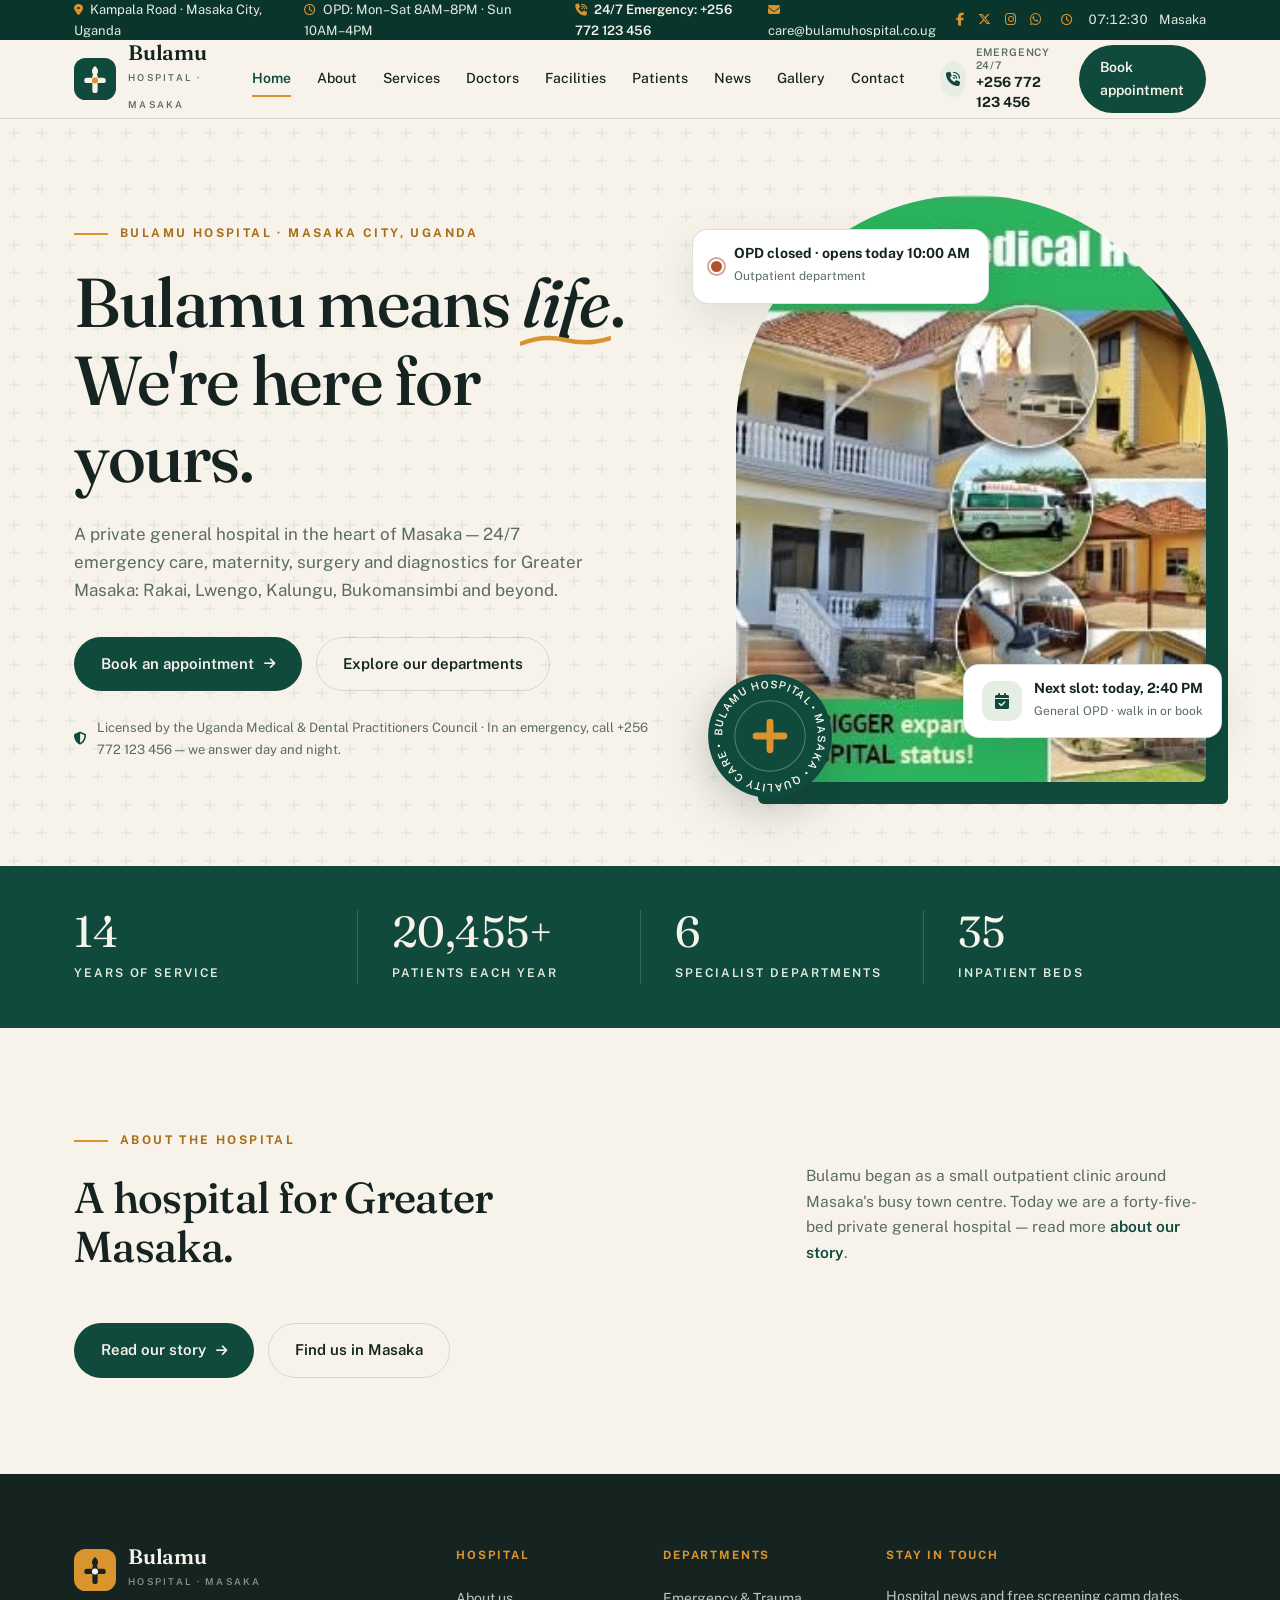
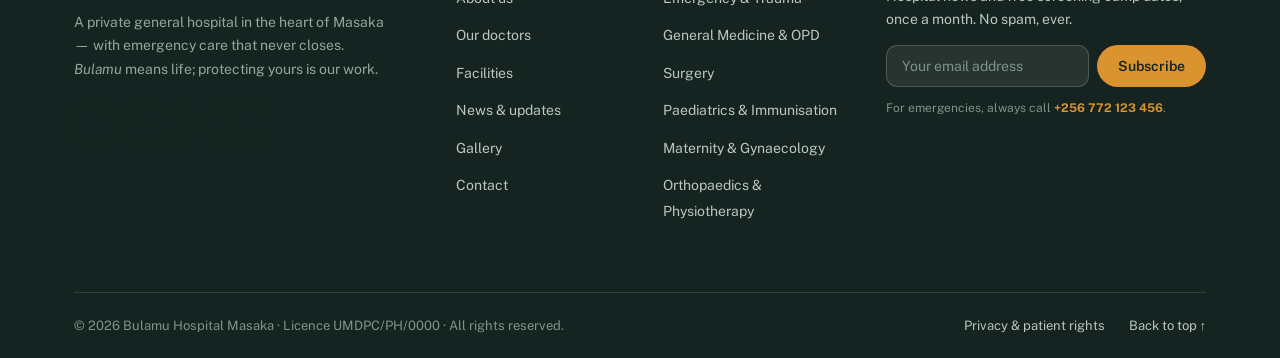
==== index.html @ 2680c512 "first commi" ====
<!DOCTYPE html>
<html lang="en">
<head>
<meta charset="UTF-8">
<meta name="viewport" content="width=device-width, initial-scale=1.0">
<title>Bulamu Hospital Masaka — 24/7 Private Hospital in Masaka, Uganda</title>
<meta name="description" content="Bulamu Hospital is a private general hospital in Masaka City, Uganda. 24/7 emergency & ambulance, maternity, surgery, laboratory & imaging for Greater Masaka.">
<meta property="og:title" content="Bulamu Hospital Masaka">
<meta property="og:description" content="Bulamu means life. 24/7 emergency, maternity, surgery and diagnostics in the heart of Masaka.">
<meta property="og:type" content="website">
<meta name="theme-color" content="#0F4A3C">
<link rel="preconnect" href="https://fonts.googleapis.com">
<link rel="preconnect" href="https://fonts.gstatic.com" crossorigin>
<link href="https://fonts.googleapis.com/css2?family=Fraunces:ital,opsz,wght@0,9..144,400;0,9..144,500;0,9..144,600;1,9..144,400;1,9..144,500&family=Public+Sans:wght@400;500;600;700&display=swap" rel="stylesheet">
<link rel="stylesheet" href="https://cdnjs.cloudflare.com/ajax/libs/font-awesome/6.5.2/css/all.min.css">
<link rel="stylesheet" href="css/style.css">
<script type="application/ld+json">
{"@context":"https://schema.org","@type":"Hospital","name":"Bulamu Hospital Masaka",
"address":{"@type":"PostalAddress","streetAddress":"Kampala Road, Masaka City","addressLocality":"Masaka","addressRegion":"Central Region","addressCountry":"UG"},
"geo":{"@type":"GeoCoordinates","latitude":-0.3339,"longitude":31.7343},
"telephone":"+256772123456","email":"care@bulamuhospital.co.ug",
"sameAs":["https://www.facebook.com/bulamuhospital/"],
"openingHours":["Mo-Sa 08:00-20:00","Su 10:00-16:00"],
"medicalSpecialty":["Emergency","InternalMedicine","Surgery","Paediatric","Gynaecologic","Musculoskeletal","Dentistry","DiagnosticImaging"]}
</script>
</head>
<body id="top">

<!-- Top bar -->
<div class="topbar">
  <div class="container topbar-in">
    <div class="tb-group">
      <span><i class="fa-solid fa-location-dot"></i>Kampala Road · Masaka City, Uganda</span>
      <span><i class="fa-regular fa-clock"></i>OPD: Mon–Sat 8AM–8PM · Sun 10AM–4PM</span>
    </div>
    <div class="tb-group">
      <a class="tb-em" href="tel:+256772123456"><i class="fa-solid fa-phone-volume"></i>24/7 Emergency: +256 772 123 456</a>
      <a href="mailto:care@bulamuhospital.co.ug"><i class="fa-solid fa-envelope"></i>care@bulamuhospital.co.ug</a>
      <div class="tb-social">
        <a href="https://www.facebook.com/bulamuhospital/" target="_blank" rel="noopener" aria-label="Facebook"><i class="fa-brands fa-facebook-f"></i></a>
        <a href="https://www.x.com" target="_blank" rel="noopener" aria-label="X"><i class="fa-brands fa-x-twitter"></i></a>
        <a href="https://www.instagram.com" target="_blank" rel="noopener" aria-label="Instagram"><i class="fa-brands fa-instagram"></i></a>
        <a href="https://wa.me/256772123456" target="_blank" rel="noopener" aria-label="WhatsApp"><i class="fa-brands fa-whatsapp"></i></a>
      </div>
      <span class="tb-clock"><i class="fa-regular fa-clock"></i><span id="kampalaClock">--:--:--</span>&nbsp;Masaka</span>
    </div>
  </div>
</div>

<!-- Header -->
<header class="site" id="siteHeader">
  <div class="container header-in">
    <a class="brand" href="index.html" aria-label="Bulamu Hospital Masaka — home">
      <svg class="brand-mark" viewBox="0 0 44 44" aria-hidden="true">
        <rect width="44" height="44" rx="12" fill="#0F4A3C"/>
        <path d="M22 8.5 C17.8 11.4 17.8 16.8 22 19.4 C26.2 16.8 26.2 11.4 22 8.5 Z" fill="#F7F3EB"/>
        <path d="M22 19.4 V34 M13.5 23.5 H30.5" stroke="#F7F3EB" stroke-width="5.5" stroke-linecap="round" fill="none"/>
        <circle cx="22" cy="23.5" r="3.2" fill="#D9932F"/>
      </svg>
      <span class="brand-txt"><strong>Bulamu</strong><small>HOSPITAL · MASAKA</small></span>
    </a>
    <nav class="main-nav" aria-label="Primary">
      <a class="nav-link" href="index.html">Home</a>
      <a class="nav-link" href="about.html">About</a>
      <a class="nav-link" href="services.html">Services</a>
      <a class="nav-link" href="doctors.html">Doctors</a>
      <a class="nav-link" href="facilities.html">Facilities</a>
      <a class="nav-link" href="patients.html">Patients</a>
      <a class="nav-link" href="news.html">News</a>
      <a class="nav-link" href="gallery.html">Gallery</a>
      <a class="nav-link" href="contact.html">Contact</a>
    </nav>
    <div class="header-actions">
      <a class="header-phone" href="tel:+256772123456">
        <i class="fa-solid fa-phone-volume"></i>
        <span><small>Emergency 24/7</small><strong>+256 772 123 456</strong></span>
      </a>
      <a class="btn btn-primary btn-sm" href="appointment.html">Book appointment</a>
      <button class="hamburger" id="navToggle" aria-label="Open menu" aria-expanded="false"><span></span><span></span><span></span></button>
    </div>
  </div>
</header>

<!-- Mobile drawer -->
<nav class="drawer" id="drawer" aria-label="Mobile">
  <a class="d-link" href="index.html">Home</a>
  <a class="d-link" href="about.html">About Us</a>
  <a class="d-link" href="services.html">Services &amp; Departments</a>
  <a class="d-link" href="doctors.html">Our Doctors</a>
  <a class="d-link" href="facilities.html">Facilities</a>
  <a class="d-link" href="patients.html">Patient Information</a>
  <a class="d-link" href="news.html">News &amp; Updates</a>
  <a class="d-link" href="gallery.html">Gallery</a>
  <a class="d-link" href="contact.html">Contact</a>
  <a class="btn btn-primary d-cta" href="appointment.html">Book an appointment</a>
  <div class="d-contact">
    <span><i class="fa-solid fa-phone-volume"></i>+256 772 123 456 (24/7) </span>
    <span><i class="fa-solid fa-location-dot"></i>Kampala Road, Masaka City</span>
    <span><i class="fa-brands fa-facebook"></i>facebook.com/bulamuhospital</span>
  </div>
</nav>
<div class="overlay" id="overlay"></div>

<main>
<!-- Hero -->
<section id="home" class="hero">
  <div class="container hero-grid">
    <div class="reveal">
      <p class="eyebrow">Bulamu Hospital · Masaka City, Uganda</p>
      <h1>Bulamu means <em>life</em>.<br>We're here for yours.</h1>
      <p class="hero-lead">A private general hospital in the heart of Masaka — 24/7 emergency care, maternity, surgery and diagnostics for Greater Masaka: Rakai, Lwengo, Kalungu, Bukomansimbi and beyond.</p>
      <div class="hero-btns">
        <a class="btn btn-primary" href="appointment.html">Book an appointment <i class="fa-solid fa-arrow-right"></i></a>
        <a class="btn btn-ghost" href="services.html">Explore our departments</a>
      </div>
      <p class="hero-trust"><i class="fa-solid fa-shield-halved"></i>Licensed by the Uganda Medical &amp; Dental Practitioners Council · In an emergency, call +256 772 123 456 — we answer day and night.</p>
    </div>
    <div class="hero-visual reveal" data-d=".15">
      <div class="arch">
        <img src="img/cover image/home.jpg" alt="Bulamu Hospital Masaka — main building and gardens">
        <div class="stamp" aria-hidden="true">
          <svg viewBox="0 0 120 120">
            <circle cx="60" cy="60" r="58" fill="#0F4A3C"/>
            <circle cx="60" cy="60" r="33" fill="none" stroke="rgba(247,243,235,.3)" stroke-width="1"/>
            <g class="stamp-spin">
              <defs><path id="cp" d="M60,60 m-45,0 a45,45 0 1,1 90,0 a45,45 0 1,1 -90,0"/></defs>
              <text fill="#F7F3EB" font-size="10" font-weight="600" letter-spacing="2" font-family="Public Sans, sans-serif">
                <textPath href="#cp" textLength="281">BULAMU HOSPITAL • MASAKA • QUALITY CARE •&#160;</textPath>
              </text>
            </g>
            <path d="M60 47v26M47 60h26" stroke="#D9932F" stroke-width="6.5" stroke-linecap="round"/>
          </svg>
        </div>
        <div class="float-card opd"><span class="dot" id="opdDot"></span><div><strong id="opdText">Checking OPD hours…</strong><small>Outpatient department</small></div></div>
        <div class="float-card next"><div class="fc-icon"><i class="fa-solid fa-calendar-check"></i></div><div><strong>Next slot: today, 2:40 PM</strong><small>General OPD · walk in or book</small></div></div>
      </div>
    </div>
  </div>
</section>

<!-- Stats -->
<div class="stats-band">
  <div class="container stats-grid reveal">
    <div class="stat"><span class="stat-num"><span class="count" data-to="18">0</span></span><span class="stat-label">Years of service</span></div>
    <div class="stat"><span class="stat-num"><span class="count" data-to="26000" data-suffix="+">0</span></span><span class="stat-label">Patients each year</span></div>
    <div class="stat"><span class="stat-num"><span class="count" data-to="8">0</span></span><span class="stat-label">Specialist departments</span></div>
    <div class="stat"><span class="stat-num"><span class="count" data-to="45">0</span></span><span class="stat-label">Inpatient beds</span></div>
  </div>
</div>

<!-- About teaser -->
<section>
  <div class="container">
    <div class="sec-head reveal">
      <div>
        <p class="eyebrow">About the hospital</p>
        <h2>A hospital for Greater Masaka.</h2>
      </div>
      <p class="sec-lead">Bulamu began as a small outpatient clinic around Masaka's busy town centre. Today we are a forty-five-bed private general hospital — read more <a href="about.html" style="color:var(--pine);font-weight:600">about our story</a>.</p>
    </div>
    <div class="hero-btns reveal">
      <a class="btn btn-primary" href="about.html">Read our story <i class="fa-solid fa-arrow-right"></i></a>
      <a class="btn btn-ghost" href="contact.html">Find us in Masaka</a>
    </div>
  </div>
</section>
</main>

<!-- Footer -->
<footer class="site">
  <div class="container">
    <div class="foot-grid">
      <div class="foot-brand">
        <a class="brand" href="index.html">
          <svg class="brand-mark" viewBox="0 0 44 44" aria-hidden="true">
            <rect width="44" height="44" rx="12" fill="#D9932F"/>
            <path d="M22 8.5 C17.8 11.4 17.8 16.8 22 19.4 C26.2 16.8 26.2 11.4 22 8.5 Z" fill="#152420"/>
            <path d="M22 19.4 V34 M13.5 23.5 H30.5" stroke="#152420" stroke-width="5.5" stroke-linecap="round" fill="none"/>
            <circle cx="22" cy="23.5" r="3.2" fill="#F7F3EB"/>
          </svg>
          <span class="brand-txt"><strong>Bulamu</strong><small style="color:#7E938B">HOSPITAL · MASAKA</small></span>
        </a>
        <p>A private general hospital in the heart of Masaka — with emergency care that never closes. <em>Bulamu</em> means life; protecting yours is our work.</p>
        <div class="socials">
          <a href="https://www.facebook.com/bulamuhospital/" target="_blank" rel="noopener" aria-label="Facebook"><i class="fa-brands fa-facebook-f"></i></a>
          <a href="https://www.x.com" target="_blank" rel="noopener" aria-label="X"><i class="fa-brands fa-x-twitter"></i></a>
          <a href="https://www.instagram.com" target="_blank" rel="noopener" aria-label="Instagram"><i class="fa-brands fa-instagram"></i></a>
          <a href="https://www.youtube.com" target="_blank" rel="noopener" aria-label="YouTube"><i class="fa-brands fa-youtube"></i></a>
        </div>
      </div>
      <div>
        <h4>Hospital</h4>
        <ul class="foot-links">
          <li><a href="about.html">About us</a></li>
          <li><a href="doctors.html">Our doctors</a></li>
          <li><a href="facilities.html">Facilities</a></li>
          <li><a href="news.html">News &amp; updates</a></li>
          <li><a href="gallery.html">Gallery</a></li>
          <li><a href="contact.html">Contact</a></li>
        </ul>
      </div>
      <div>
        <h4>Departments</h4>
        <ul class="foot-links" id="footDepts"></ul>
      </div>
      <div>
        <h4>Stay in touch</h4>
        <p style="font-size:14px;color:#B9C7C0">Hospital news and free screening camp dates, once a month. No spam, ever.</p>
        <form class="news-form" id="newsForm">
          <input type="email" id="newsEmail" placeholder="Your email address" aria-label="Email address">
          <button class="btn btn-amber btn-sm" type="submit">Subscribe</button>
        </form>
        <p class="foot-note">For emergencies, always call <a href="tel:+256772123456" style="color:var(--amber);font-weight:700">+256 772 123 456</a>.</p>
      </div>
    </div>
    <div class="foot-bottom">
      <span>© <span id="year"></span> Bulamu Hospital Masaka · Licence UMDPC/PH/0000 · All rights reserved.</span>
      <div class="fb-links">
        <button data-modal="privacyModal">Privacy &amp; patient rights</button>
        <a href="#top">Back to top ↑</a>
      </div>
    </div>
  </div>
</footer>

<button id="toTop" aria-label="Back to top"><i class="fa-solid fa-arrow-up"></i></button>
<div id="toastWrap" aria-live="polite"></div>

<!-- Privacy modal -->
<div class="modal" id="privacyModal" aria-hidden="true" role="dialog" aria-label="Privacy and patient rights">
  <div class="modal-backdrop" data-close></div>
  <div class="modal-card privacy">
    <button class="modal-close" data-close aria-label="Close"><i class="fa-solid fa-xmark"></i></button>
    <span class="n-tag" style="position:static;display:inline-block;margin-bottom:12px">Privacy &amp; patient rights</span>
    <h3 class="am-title" style="margin-top:0">Your information is safe with us.</h3>
    <h4>What we collect</h4>
    <p>Appointment requests sent through this website are used only to arrange your visit and to contact you about it. We never sell, rent or share patient information with third parties for marketing.</p>
    <h4>Medical confidentiality</h4>
    <p>All clinical records at Bulamu Hospital are confidential. Information is released only to the patient, a nominated next of kin, or where the law requires it.</p>
    <h4>Your rights as a patient</h4>
    <p>You have the right to clear explanations in a language you understand, a second opinion, an itemised bill, and to raise a compliment or complaint at the front desk or through care@bulamuhospital.co.ug.</p>
  </div>
</div>

<script src="js/data.js"></script>
<script src="js/app.js"></script>
</body>
</html>
---- css/style.css ----
/* Bulamu Hospital Masaka - main stylesheet
   Split from original monolithic index.html into modular files. */

:root{
  --pine:#0F4A3C; --pine-deep:#0A352C; --ink:#152420;
  --cream:#F7F3EB; --paper:#FFFFFF; --sage:#E6EDE2; --sage-deep:#D3DFCC;
  --amber:#D9932F; --amber-deep:#A8701C; --amber-soft:#F3E4C8;
  --clay:#B5502F; --clay-soft:#F2E1D8;
  --muted:#5A6B63; --line:rgba(21,36,32,.14);
  --r:18px;
  --fd:'Fraunces',Georgia,serif; --fb:'Public Sans',sans-serif;
  --sh:0 14px 40px rgba(21,36,32,.10);
}
*{margin:0;padding:0;box-sizing:border-box}
html{scroll-behavior:smooth;scroll-padding-top:96px}
body{font-family:var(--fb);color:var(--ink);background:var(--cream);line-height:1.65;font-size:16px;-webkit-font-smoothing:antialiased}
img{display:block;max-width:100%}
a{color:inherit;text-decoration:none}
ul,ol{list-style:none}
button{font-family:inherit;border:none;background:none;cursor:pointer;color:inherit}
::selection{background:var(--amber);color:var(--ink)}
:focus-visible{outline:2px solid var(--amber);outline-offset:3px;border-radius:4px}
.container{max-width:1180px;margin:0 auto;padding:0 24px}
section{padding:96px 0}
h1,h2,h3{font-family:var(--fd);font-weight:500;line-height:1.12;letter-spacing:-.015em}
h2{font-size:clamp(1.9rem,3.4vw,2.7rem)}
p{color:var(--muted)}

/* Buttons */
.btn{display:inline-flex;align-items:center;gap:10px;font-weight:600;font-size:15px;border-radius:999px;padding:14px 26px;transition:.25s;border:1.5px solid transparent;cursor:pointer}
.btn i{font-size:13px;transition:transform .25s}
.btn:hover i{transform:translateX(3px)}
.btn-primary{background:var(--pine);color:var(--cream)}
.btn-primary:hover{background:var(--pine-deep);transform:translateY(-2px)}
.btn-ghost{border-color:var(--line);color:var(--ink)}
.btn-ghost:hover{border-color:var(--pine);color:var(--pine)}
.btn-amber{background:var(--amber);color:var(--ink)}
.btn-amber:hover{background:var(--amber-deep);color:var(--cream);transform:translateY(-2px)}
.btn-sm{padding:10px 20px;font-size:14px}

/* Top bar */
.topbar{background:var(--pine-deep);color:var(--sage);font-size:13px}
.topbar-in{display:flex;justify-content:space-between;align-items:center;gap:24px;height:40px}
.topbar a{transition:color .2s}
.topbar a:hover{color:var(--amber)}
.tb-group{display:flex;align-items:center;gap:20px}
.tb-group span i,.tb-group a i{color:var(--amber);margin-right:7px;font-size:12px}
.tb-em{font-weight:600;color:var(--cream)}
.tb-clock{display:flex;align-items:center;gap:8px;font-variant-numeric:tabular-nums}
.tb-social{display:flex;gap:14px}
.tb-social a i{margin:0;font-size:13px}

/* Header */
header.site{position:sticky;top:0;z-index:200;background:rgba(247,243,235,.94);backdrop-filter:blur(10px);border-bottom:1px solid var(--line);transition:box-shadow .3s}
header.site.scrolled{box-shadow:0 8px 30px rgba(21,36,32,.08)}
.header-in{display:flex;align-items:center;justify-content:space-between;gap:24px;height:78px}
.brand{display:flex;align-items:center;gap:12px}
.brand-mark{width:42px;height:42px;flex:none}
.brand-txt strong{font-family:var(--fd);font-size:21px;font-weight:600;display:block;line-height:1;letter-spacing:-.01em}
.brand-txt small{font-size:9.5px;letter-spacing:.24em;color:var(--muted);font-weight:600}
.main-nav{display:flex;gap:4px}
.nav-link{position:relative;font-size:14px;font-weight:500;padding:10px 11px;color:var(--ink);transition:color .2s}
.nav-link::after{content:"";position:absolute;left:11px;right:11px;bottom:4px;height:2px;background:var(--amber);transform:scaleX(0);transform-origin:left;transition:transform .25s}
.nav-link:hover{color:var(--pine)}
.nav-link.active{color:var(--pine);font-weight:600}
.nav-link.active::after{transform:scaleX(1)}
.header-actions{display:flex;align-items:center;gap:18px}
.header-phone{display:flex;align-items:center;gap:10px;line-height:1.25}
.header-phone i{width:36px;height:36px;border-radius:50%;background:var(--sage);color:var(--pine);display:grid;place-items:center;font-size:14px}
.header-phone small{display:block;font-size:10.5px;letter-spacing:.08em;text-transform:uppercase;color:var(--muted);font-weight:600}
.header-phone strong{font-size:14px}
.hamburger{display:none;flex-direction:column;gap:5px;width:44px;height:44px;align-items:center;justify-content:center;border:1px solid var(--line);border-radius:12px}
.hamburger span{width:20px;height:2px;background:var(--ink);border-radius:2px;transition:.3s}
body.nav-open .hamburger span:nth-child(1){transform:translateY(7px) rotate(45deg)}
body.nav-open .hamburger span:nth-child(2){opacity:0}
body.nav-open .hamburger span:nth-child(3){transform:translateY(-7px) rotate(-45deg)}

/* Drawer */
.drawer{position:fixed;top:0;right:0;bottom:0;width:min(340px,88vw);background:var(--paper);z-index:300;transform:translateX(105%);transition:transform .38s cubic-bezier(.7,0,.3,1);padding:32px 28px;display:flex;flex-direction:column;gap:8px;overflow-y:auto}
body.nav-open .drawer{transform:none}
.drawer a.d-link{font-family:var(--fd);font-size:22px;padding:11px 0;border-bottom:1px solid var(--line);transition:color .2s,padding-left .2s}
.drawer a.d-link:hover{color:var(--pine);padding-left:6px}
.drawer .d-cta{margin-top:18px}
.drawer .d-contact{margin-top:auto;padding-top:24px;font-size:14px;color:var(--muted);display:grid;gap:8px}
.drawer .d-contact i{color:var(--amber);width:18px}
.overlay{position:fixed;inset:0;background:rgba(21,36,32,.45);z-index:250;opacity:0;pointer-events:none;transition:opacity .3s}
body.nav-open .overlay{opacity:1;pointer-events:auto}
body.nav-open,body.modal-open{overflow:hidden}

/* Page hero (inner pages) */
.page-hero{padding:76px 0 56px;background:var(--sage)}
.page-hero h1{font-size:clamp(2.2rem,4.6vw,3.4rem);max-width:780px}
.page-hero .eyebrow{margin-bottom:18px}
.page-hero p{font-size:17px;max-width:620px;margin-top:18px}
.page-hero .breadcrumbs{font-size:13px;color:var(--muted);margin-bottom:14px;letter-spacing:.04em}
.page-hero .breadcrumbs a{color:var(--pine);font-weight:600}
.page-hero .breadcrumbs i{margin:0 8px;color:var(--amber-deep)}
/* Hero */
.hero{padding:76px 0 84px;background-image:url("data:image/svg+xml,%3Csvg xmlns='http://www.w3.org/2000/svg' width='28' height='28'%3E%3Cpath d='M14 10v8M10 14h8' stroke='%230F4A3C' stroke-opacity='.06' stroke-width='2' stroke-linecap='round'/%3E%3C/svg%3E")}
.hero-grid{display:grid;grid-template-columns:1.12fr .88fr;gap:64px;align-items:center}
.eyebrow{display:inline-flex;align-items:center;gap:12px;font-size:12px;font-weight:700;letter-spacing:.2em;text-transform:uppercase;color:var(--amber-deep);margin-bottom:20px}
.eyebrow::before{content:"";width:34px;height:2px;background:var(--amber)}
.hero h1{font-size:clamp(2.7rem,5.4vw,4.5rem);letter-spacing:-.02em}
.hero h1 em{font-style:italic;position:relative;white-space:nowrap}
.hero h1 em::after{content:"";position:absolute;left:-2%;right:-2%;bottom:-.06em;height:.26em;background:url("data:image/svg+xml,%3Csvg xmlns='http://www.w3.org/2000/svg' viewBox='0 0 200 20' preserveAspectRatio='none'%3E%3Cpath d='M2 14 Q 50 4 100 10 T 198 8' fill='none' stroke='%23D9932F' stroke-width='5' stroke-linecap='round'/%3E%3C/svg%3E") no-repeat;background-size:100% 100%}
.hero-lead{max-width:520px;margin:24px 0 32px;font-size:17px}
.hero-btns{display:flex;gap:14px;flex-wrap:wrap}
.hero-trust{display:flex;align-items:center;gap:10px;margin-top:26px;font-size:13px;color:var(--muted)}
.hero-trust i{color:var(--pine)}
.hero-visual{position:relative}
.arch{position:relative}
.arch::before{content:"";position:absolute;top:22px;left:22px;right:-22px;bottom:-22px;background:var(--pine);border-radius:999px 999px 26px 26px}
.arch img{position:relative;z-index:1;width:100%;aspect-ratio:4/5;object-fit:cover;border-radius:999px 999px 26px 26px}
.stamp{position:absolute;z-index:2;left:-30px;bottom:-18px;width:128px;height:128px;filter:drop-shadow(0 10px 24px rgba(21,36,32,.25))}
.stamp svg{width:100%;height:100%}
.stamp-spin{transform-origin:60px 60px;animation:spin 26s linear infinite}
@keyframes spin{to{transform:rotate(360deg)}}
.float-card{position:absolute;z-index:2;background:var(--paper);border:1px solid var(--line);border-radius:16px;padding:14px 18px;box-shadow:var(--sh);display:flex;align-items:center;gap:12px;animation:floaty 4.5s ease-in-out infinite}
.float-card strong{display:block;font-size:14px;line-height:1.3}
.float-card small{color:var(--muted);font-size:12px}
.float-card.opd{top:34px;left:-44px}
.float-card.next{bottom:44px;right:-16px;animation-delay:1.4s}
@keyframes floaty{0%,100%{transform:translateY(0)}50%{transform:translateY(-8px)}}
.fc-icon{width:40px;height:40px;border-radius:12px;background:var(--sage);color:var(--pine);display:grid;place-items:center;font-size:16px;flex:none}
.dot{width:11px;height:11px;border-radius:50%;background:#3E9B6C;flex:none;position:relative}
.dot::after{content:"";position:absolute;inset:-4px;border-radius:50%;border:2px solid #3E9B6C;opacity:.5;animation:pulse 1.8s ease-out infinite}
.dot.closed{background:var(--clay)}
.dot.closed::after{border-color:var(--clay)}
@keyframes pulse{0%{transform:scale(.6);opacity:.7}100%{transform:scale(1.6);opacity:0}}

/* Stats band */
.stats-band{background:var(--pine);color:var(--cream);padding:44px 0}
.stats-grid{display:grid;grid-template-columns:repeat(4,1fr)}
.stat{padding:0 34px;border-left:1px solid rgba(247,243,235,.18)}
.stat:first-child{border-left:none;padding-left:0}
.stat-num{font-family:var(--fd);font-size:clamp(2rem,3.4vw,2.9rem);line-height:1;font-variant-numeric:tabular-nums}
.stat-label{display:block;margin-top:8px;font-size:12px;letter-spacing:.16em;text-transform:uppercase;color:var(--sage);font-weight:600}

/* Section heads */
.sec-head{display:flex;justify-content:space-between;align-items:flex-end;gap:48px;margin-bottom:52px}
.sec-head h2{margin-top:4px;max-width:560px}
.sec-lead{max-width:400px;font-size:15.5px;padding-bottom:6px}
.sec-sage{background:var(--sage)}
.sec-paper{background:var(--paper);border-block:1px solid var(--line)}

/* About */
.about-grid{display:grid;grid-template-columns:1.05fr .95fr;gap:72px;align-items:center}
.about-media{position:relative;margin:0 8px 46px 0}
.about-media .big{width:80%;border-radius:22px;aspect-ratio:4/4.6;object-fit:cover;box-shadow:var(--sh)}
.about-media .small{position:absolute;right:0;bottom:-56px;width:52%;border-radius:18px;aspect-ratio:4/4.4;object-fit:cover;border:7px solid var(--cream);box-shadow:var(--sh)}
.badge-since{position:absolute;top:-24px;left:-16px;width:108px;height:108px;border-radius:50%;background:var(--amber);color:var(--ink);display:grid;place-items:center;text-align:center;font-family:var(--fd);box-shadow:var(--sh);z-index:2}
.badge-since strong{font-size:26px;display:block;line-height:1}
.badge-since small{font-size:10px;letter-spacing:.14em;text-transform:uppercase;font-weight:700}
.about-copy p{margin-bottom:18px}
.about-copy .about-h{margin-bottom:8px}
.values{margin:34px 0 0}
.values li{display:flex;gap:20px;padding:16px 0;border-top:1px solid var(--line);align-items:baseline}
.values li:last-child{border-bottom:1px solid var(--line)}
.val-num{font-family:var(--fd);font-style:italic;color:var(--amber-deep);font-size:18px;flex:none;width:32px}
.values strong{display:block;font-size:15.5px}
.values span.v-desc{font-size:14px;color:var(--muted)}
.quote{margin-top:60px;background:var(--paper);border:1px solid var(--line);border-radius:var(--r);padding:34px 38px;display:flex;gap:22px;align-items:flex-start;box-shadow:var(--sh)}
.quote i{color:var(--amber);font-size:26px;margin-top:4px}
.quote blockquote{font-family:var(--fd);font-style:italic;font-size:19px;line-height:1.5;color:var(--ink)}
.quote cite{display:block;margin-top:12px;font-style:normal;font-size:13px;color:var(--muted);font-weight:600}

/* Departments */
.dept-wrap{display:grid;grid-template-columns:390px 1fr;gap:26px;align-items:stretch}
.dept-list{display:flex;flex-direction:column;gap:8px}
.dept-item{display:flex;align-items:center;gap:16px;text-align:left;padding:14px 18px;border:1px solid var(--line);border-radius:14px;background:transparent;transition:.22s}
.dept-item:hover{background:var(--sage-deep)}
.dept-item.active{background:var(--pine);border-color:var(--pine);color:var(--cream)}
.di-num{font-family:var(--fd);font-style:italic;font-size:15px;color:var(--amber-deep);width:26px;flex:none}
.dept-item.active .di-num{color:var(--amber)}
.di-name{font-weight:600;font-size:15px;flex:1}
.di-tag{font-size:11px;font-weight:700;letter-spacing:.06em;text-transform:uppercase;color:var(--muted);background:var(--sage-deep);padding:4px 10px;border-radius:999px;flex:none}
.dept-item.active .di-tag{background:rgba(247,243,235,.16);color:var(--sage)}
.dept-panel{background:var(--paper);border:1px solid var(--line);border-radius:22px;padding:38px 42px;box-shadow:var(--sh);transition:opacity .18s,transform .18s;display:flex;flex-direction:column}
.dept-panel.swap{opacity:0;transform:translateY(10px)}
.dp-head{display:flex;gap:18px;align-items:center;margin-bottom:18px}
.dp-icon{width:58px;height:58px;border-radius:16px;background:var(--pine);color:var(--amber);display:grid;place-items:center;font-size:23px;flex:none}
.dp-tag{font-size:11px;font-weight:700;letter-spacing:.14em;text-transform:uppercase;color:var(--amber-deep)}
.dp-head h3{font-size:26px;margin-top:2px}
.dp-desc{margin-bottom:22px}
.dp-services{display:grid;grid-template-columns:1fr 1fr;gap:10px 24px;margin-bottom:26px}
.dp-services li{display:flex;align-items:center;gap:10px;font-size:14px;font-weight:500}
.dp-services li i{width:22px;height:22px;border-radius:50%;background:var(--sage);color:var(--pine);display:grid;place-items:center;font-size:10px;flex:none}
.dp-meta{display:grid;grid-template-columns:repeat(3,1fr);gap:18px;border-top:1px solid var(--line);padding-top:22px;margin-bottom:28px}
.dp-meta>div{display:flex;gap:12px;align-items:flex-start}
.dp-meta i{color:var(--amber-deep);margin-top:3px}
.dp-meta small{display:block;font-size:10.5px;letter-spacing:.1em;text-transform:uppercase;color:var(--muted);font-weight:700}
.dp-meta strong{font-size:13.5px;line-height:1.35}
.dp-book{align-self:flex-start;margin-top:auto}

/* Doctors */
.doc-controls{display:flex;gap:10px;padding-bottom:6px}
.ctrl-btn{width:48px;height:48px;border-radius:50%;border:1.5px solid var(--line);color:var(--ink);font-size:15px;transition:.22s;display:grid;place-items:center}
.ctrl-btn:hover{background:var(--pine);border-color:var(--pine);color:var(--cream)}
.chip-row{display:flex;gap:10px;flex-wrap:wrap;margin-bottom:36px}
.chip{padding:9px 20px;border-radius:999px;border:1.5px solid var(--line);font-size:13.5px;font-weight:600;transition:.22s}
.chip:hover{border-color:var(--pine);color:var(--pine)}
.chip.active{background:var(--pine);border-color:var(--pine);color:var(--cream)}
.doc-track{display:flex;gap:22px;overflow-x:auto;scroll-snap-type:x mandatory;padding:6px 4px 18px;cursor:grab;scrollbar-width:none}
.doc-track::-webkit-scrollbar{display:none}
.doc-track.dragging{cursor:grabbing;scroll-snap-type:none}
.doc-card{flex:0 0 268px;scroll-snap-align:start;display:block}
.doc-img{position:relative;border-radius:18px;overflow:hidden;aspect-ratio:3/3.9;margin-bottom:16px}
.doc-img img{width:100%;height:100%;object-fit:cover;transition:transform .5s}
.doc-card:hover .doc-img img{transform:scale(1.05)}
.doc-days{position:absolute;left:12px;bottom:12px;background:rgba(247,243,235,.95);color:var(--ink);font-size:12px;font-weight:600;padding:6px 12px;border-radius:999px;display:flex;gap:7px;align-items:center}
.doc-days i{color:var(--amber-deep);font-size:11px}
.doc-card h3{font-size:20px}
.doc-card p{font-size:13.5px;margin-top:3px}
.doc-go{display:inline-flex;align-items:center;gap:8px;margin-top:10px;font-size:13px;font-weight:700;color:var(--pine-deep)}
.doc-go i{transition:transform .2s}
.doc-card:hover .doc-go i{transform:translateX(4px)}
.doc-hint{margin-top:6px;font-size:13px;color:var(--muted)}
.doc-hint i{color:var(--amber-deep);margin-right:6px}

/* Facilities */
.fac-wrap{display:grid;grid-template-columns:1.25fr .75fr;gap:60px;align-items:center}
.fac-mosaic{display:grid;grid-template-columns:repeat(3,1fr);grid-auto-rows:150px;gap:14px}
.fac-tile{position:relative;border-radius:16px;overflow:hidden;background:var(--sage-deep);cursor:zoom-in}
.fac-tile img{width:100%;height:100%;object-fit:cover;transition:transform .5s}
.fac-tile:hover img{transform:scale(1.06)}
.t-tall{grid-row:span 2}
.t-wide{grid-column:span 2}
.fac-tile figcaption{position:absolute;left:0;right:0;bottom:0;background:var(--pine-deep);color:var(--cream);padding:10px 14px}
.fac-tile figcaption h4{font-family:var(--fb);font-size:13.5px;font-weight:600;letter-spacing:.02em}
.fac-tile figcaption p{font-size:12px;color:var(--sage);max-height:0;overflow:hidden;transition:max-height .35s;margin:0}
.fac-tile:hover figcaption p{max-height:3.2em;margin-top:3px}
@media (hover:none){.fac-tile figcaption p{max-height:3.2em;margin-top:3px}}
.eq-intro{font-size:15px;margin-bottom:8px}
.eq-list li{display:flex;gap:16px;align-items:center;padding:13px 0;border-top:1px solid var(--line)}
.eq-list i,.eq-list .eq-thumb{width:64px;height:48px;border-radius:10px;background:var(--sage);color:var(--pine);display:grid;place-items:center;font-size:16px;flex:none;overflow:hidden;object-fit:cover}
.eq-list .eq-thumb img{width:100%;height:100%;object-fit:cover;display:block}
.eq-list strong{display:block;font-size:14.5px}
.eq-list span{font-size:13px;color:var(--muted)}
.fac-stats{display:flex;border:1px solid var(--line);border-radius:16px;overflow:hidden;margin-top:26px;background:var(--paper)}
.fac-stats div{flex:1;text-align:center;padding:16px 8px;border-left:1px solid var(--line)}
.fac-stats div:first-child{border-left:none}
.fac-stats strong{font-family:var(--fd);font-size:26px;color:var(--pine);display:block;line-height:1.1}
.fac-stats small{font-size:10.5px;letter-spacing:.1em;text-transform:uppercase;color:var(--muted);font-weight:700}

/* Patient info */
.journey{margin-bottom:64px}
.journey ol{display:flex;gap:10px}
.journey li{flex:1;position:relative;text-align:center;padding:0 6px}
.journey li:not(:last-child)::before{content:"";position:absolute;top:23px;left:calc(50% + 36px);width:calc(100% - 72px);height:2px;background:var(--sage-deep)}
.j-circle{width:46px;height:46px;border-radius:50%;background:var(--pine);color:var(--cream);font-family:var(--fd);font-style:italic;display:grid;place-items:center;margin:0 auto 12px;position:relative;z-index:1}
.journey h4{font-size:14.5px;font-weight:700;font-family:var(--fb)}
.journey p{font-size:12.5px;margin-top:3px}
.pat-grid{display:grid;grid-template-columns:1.08fr .92fr;gap:56px;align-items:start}
.faq-item{border:1px solid var(--line);border-radius:14px;background:var(--paper);margin-bottom:12px;transition:border-color .2s}
.faq-item.open{border-color:var(--pine)}
.faq-q{width:100%;display:flex;justify-content:space-between;align-items:center;gap:18px;text-align:left;padding:18px 22px;font-weight:600;font-size:15.5px}
.faq-q i{width:30px;height:30px;border-radius:50%;background:var(--sage);color:var(--pine);display:grid;place-items:center;font-size:12px;transition:transform .3s;flex:none}
.faq-item.open .faq-q i{transform:rotate(45deg);background:var(--pine);color:var(--cream)}
.faq-a{display:grid;grid-template-rows:0fr;transition:grid-template-rows .35s ease}
.faq-item.open .faq-a{grid-template-rows:1fr}
.faq-a-in{overflow:hidden}
.faq-a p{padding:0 22px 20px;font-size:14.5px}
.visit-card{background:var(--paper);border:1px solid var(--line);border-radius:22px;padding:32px;box-shadow:var(--sh);position:sticky;top:110px}
.visit-card h3{font-size:22px;margin-bottom:6px}
.vc-block{padding:18px 0;border-top:1px solid var(--line)}
.vc-block:first-of-type{margin-top:14px}
.vc-block h4{font-size:11.5px;letter-spacing:.14em;text-transform:uppercase;color:var(--amber-deep);margin-bottom:12px}
.vc-row{display:flex;justify-content:space-between;font-size:14px;padding:5px 0}
.vc-row span{color:var(--muted)}
.vc-row strong{font-weight:600}
.vc-row.hl strong{color:var(--clay)}
.pay-row{display:flex;gap:10px;flex-wrap:wrap}
.pay-pill{display:inline-flex;align-items:center;gap:8px;font-size:12.5px;font-weight:600;border:1px solid var(--line);border-radius:999px;padding:7px 14px}
.pay-pill i{color:var(--pine)}
.ins-tags{display:grid;grid-template-columns:repeat(3,1fr);gap:10px}
.ins-tags a{display:flex;align-items:center;justify-content:center;gap:8px;background:var(--paper);border:1px solid var(--line);border-radius:10px;padding:8px 10px;transition:.2s;font-size:12px;font-weight:600;color:var(--ink)}
.ins-tags a:hover{border-color:var(--pine);transform:translateY(-2px)}
.ins-tags a img{height:28px;width:auto;max-width:80px;object-fit:contain;flex:none}
.ins-tags .ins-extra{grid-column:1/-1;background:transparent;border:1px dashed var(--line);color:var(--muted);justify-content:center}
.em-note{margin-top:18px;background:var(--clay-soft);border:1px solid rgba(181,80,47,.25);border-radius:14px;padding:16px 18px;display:flex;gap:14px;font-size:13.5px}
.em-note i{color:var(--clay);margin-top:3px}
.em-note strong{color:var(--ink)}

/* News */
.news-featured{display:grid;grid-template-columns:1fr 1fr;gap:0;border:1px solid var(--line);border-radius:22px;overflow:hidden;background:var(--cream);margin-bottom:40px}
.nf-img{position:relative;min-height:340px}
.nf-img img{position:absolute;inset:0;width:100%;height:100%;object-fit:cover}
.n-tag{position:absolute;top:16px;left:16px;background:var(--amber);color:var(--ink);font-size:11px;font-weight:700;letter-spacing:.1em;text-transform:uppercase;padding:6px 13px;border-radius:999px}
.nf-body{padding:44px 46px;display:flex;flex-direction:column;align-items:flex-start;justify-content:center}
.n-date{font-size:12.5px;font-weight:700;letter-spacing:.1em;text-transform:uppercase;color:var(--amber-deep);margin-bottom:12px}
.nf-body h3{font-size:clamp(1.5rem,2.4vw,2rem);margin-bottom:14px}
.nf-body .n-lead{margin-bottom:26px}
.news-list{display:flex;flex-direction:column}
.news-row{display:grid;grid-template-columns:150px 1fr 40px;gap:28px;align-items:center;text-align:left;padding:24px 18px;border-top:1px solid var(--line);border-radius:12px;transition:background .2s}
.news-row:last-child{border-bottom:1px solid var(--line)}
.news-row:hover{background:var(--sage)}
.nr-date{font-family:var(--fd);font-style:italic;color:var(--muted);font-size:15px}
.nr-tag{display:inline-block;font-size:10.5px;font-weight:700;letter-spacing:.1em;text-transform:uppercase;color:var(--amber-deep);margin-bottom:5px}
.news-row h4{font-family:var(--fd);font-size:19px;font-weight:500;color:var(--ink)}
.news-row>i{color:var(--muted);transition:.2s;text-align:right}
.news-row:hover>i{color:var(--pine);transform:translateX(4px)}

/* Gallery */
.gal-grid{columns:4 240px;column-gap:16px}
.gal-item{position:relative;margin-bottom:16px;border-radius:16px;overflow:hidden;cursor:zoom-in;break-inside:avoid}
.gal-item img{width:100%;transition:transform .5s}
.gal-item:hover img{transform:scale(1.05)}
.gal-item figcaption{position:absolute;left:0;right:0;bottom:0;background:rgba(10,53,44,.9);color:var(--cream);font-size:12.5px;font-weight:500;padding:9px 14px;opacity:0;transform:translateY(8px);transition:.3s}
.gal-item:hover figcaption{opacity:1;transform:none}
@media (hover:none){.gal-item figcaption{opacity:1;transform:none}}

/* Appointment */
.sec-book{background:var(--pine-deep);color:var(--cream)}
.sec-book .eyebrow{color:var(--amber)}
.book-grid{display:grid;grid-template-columns:.95fr 1.05fr;gap:70px;align-items:start}
.sec-book .sec-lead{color:var(--sage)}
.book-steps{margin:34px 0 8px}
.book-steps li{display:flex;gap:18px;padding:15px 0;border-top:1px solid rgba(247,243,235,.15);align-items:flex-start}
.bs-num{width:34px;height:34px;border-radius:50%;border:1.5px solid var(--amber);color:var(--amber);font-family:var(--fd);font-style:italic;display:grid;place-items:center;flex:none;font-size:15px}
.book-steps strong{display:block;font-size:15px}
.book-steps span{font-size:13.5px;color:var(--sage)}
.alt-contacts{display:flex;gap:14px;margin-top:26px;flex-wrap:wrap}
.alt-c{display:flex;align-items:center;gap:12px;background:rgba(247,243,235,.08);border:1px solid rgba(247,243,235,.18);border-radius:14px;padding:13px 18px;font-size:14px;font-weight:600;transition:.22s}
.alt-c:hover{background:rgba(247,243,235,.16)}
.alt-c i{color:var(--amber);font-size:17px}
.alt-c small{display:block;font-weight:400;font-size:11.5px;color:var(--sage)}
.book-form{background:var(--paper);color:var(--ink);border-radius:24px;padding:40px 42px;box-shadow:0 24px 60px rgba(0,0,0,.28)}
.book-form h3{font-size:24px;margin-bottom:4px}
.book-form>p{font-size:14px;margin-bottom:24px}
.f-grid{display:grid;grid-template-columns:1fr 1fr;gap:18px}
.f-grid .full{grid-column:1/-1}
.field label{display:block;font-size:11px;font-weight:700;letter-spacing:.12em;text-transform:uppercase;color:var(--muted);margin-bottom:7px}
.field label b{color:var(--clay)}
.field input,.field select,.field textarea{width:100%;font-family:inherit;font-size:15px;padding:12px 14px;border:1.5px solid var(--line);border-radius:11px;background:var(--cream);color:var(--ink);transition:border-color .2s,box-shadow .2s;appearance:none}
.field select{background-image:url("data:image/svg+xml,%3Csvg xmlns='http://www.w3.org/2000/svg' width='12' height='8'%3E%3Cpath d='M1 1l5 5 5-5' stroke='%235A6B63' stroke-width='2' fill='none' stroke-linecap='round'/%3E%3C/svg%3E");background-repeat:no-repeat;background-position:right 14px center}
.field textarea{resize:vertical;min-height:88px}
.field input:focus,.field select:focus,.field textarea:focus{outline:none;border-color:var(--pine);box-shadow:0 0 0 3px rgba(15,74,60,.14)}
.field .err{display:block;font-size:12px;color:var(--clay);margin-top:5px;min-height:0;font-weight:600}
.field.invalid input,.field.invalid select{border-color:var(--clay)}
.field.invalid .err::before{content:"\f06a  ";font-family:"Font Awesome 6 Free";font-weight:900}
.form-foot{display:flex;align-items:center;gap:16px;margin-top:22px}
.form-foot .btn{flex:1;justify-content:center}
.form-foot small{color:var(--muted);font-size:12.5px;max-width:150px;line-height:1.4}
.form-success{text-align:center;padding:20px 6px}
.fs-icon{width:70px;height:70px;border-radius:50%;background:var(--sage);color:var(--pine);display:grid;place-items:center;font-size:28px;margin:0 auto 20px}
.form-success h3{font-size:26px}
.fs-ref{color:var(--pine);background:var(--sage);padding:2px 10px;border-radius:8px;font-size:.95em}
.fs-summary{margin:24px auto;max-width:400px;text-align:left}
.fs-summary li{display:flex;justify-content:space-between;gap:20px;padding:10px 4px;border-top:1px solid var(--line);font-size:14px}
.fs-summary li span{color:var(--muted)}
.fs-note{font-size:13.5px;margin-bottom:24px}
.fs-note a{color:var(--pine);font-weight:700}

/* Contact */
.contact-grid{display:grid;grid-template-columns:.9fr 1.1fr;gap:56px;align-items:stretch}
.c-info{display:grid;gap:4px;align-content:start}
.c-item{display:flex;gap:18px;padding:18px 0;border-bottom:1px solid var(--line);align-items:flex-start}
.c-item>i{width:46px;height:46px;border-radius:14px;background:var(--sage);color:var(--pine);display:grid;place-items:center;font-size:17px;flex:none}
.c-item small{display:block;font-size:11px;letter-spacing:.12em;text-transform:uppercase;color:var(--amber-deep);font-weight:700;margin-bottom:2px}
.c-item strong{font-size:15.5px;font-weight:600}
.c-item p{font-size:14px;margin-top:2px}
.c-hours{padding:20px 0;border-bottom:1px solid var(--line)}
.c-hours h4{font-size:11px;letter-spacing:.12em;text-transform:uppercase;color:var(--amber-deep);margin-bottom:10px}
.socials{display:flex;gap:10px;margin-top:22px}
.socials a{width:42px;height:42px;border-radius:12px;border:1.5px solid var(--line);display:grid;place-items:center;font-size:15px;color:var(--ink);transition:.22s}
.socials a:hover{background:var(--pine);border-color:var(--pine);color:var(--cream)}
.map-wrap{border-radius:22px;overflow:hidden;border:1px solid var(--line);min-height:440px;box-shadow:var(--sh)}
.map-wrap iframe{width:100%;height:100%;border:0;filter:grayscale(.5) sepia(.15) saturate(.92);display:block}

/* Footer */
footer.site{background:var(--ink);color:var(--sage);padding:72px 0 0}
.foot-grid{display:grid;grid-template-columns:2.1fr 1fr 1.1fr 1.6fr;gap:48px;padding-bottom:56px}
.foot-brand .brand-txt strong{color:var(--cream)}
.foot-brand p{color:#93A69E;font-size:14px;margin:18px 0 22px;max-width:320px}
footer h4{font-size:11.5px;letter-spacing:.16em;text-transform:uppercase;color:var(--amber);margin-bottom:20px;font-weight:700}
.foot-links li{margin-bottom:11px}
.foot-links a{font-size:14px;color:#B9C7C0;transition:.2s}
.foot-links a:hover{color:var(--amber);padding-left:4px}
.foot-contact li{display:flex;gap:12px;font-size:14px;color:#B9C7C0;margin-bottom:14px;align-items:flex-start}
.foot-contact i{color:var(--amber);margin-top:4px;width:16px}
.news-form{display:flex;gap:8px;margin-top:14px}
.news-form input{flex:1;min-width:0;background:rgba(247,243,235,.08);border:1.5px solid rgba(247,243,235,.18);border-radius:11px;padding:12px 15px;color:var(--cream);font-family:inherit;font-size:14px}
.news-form input::placeholder{color:#7E938B}
.news-form input:focus{outline:none;border-color:var(--amber)}
.foot-note{font-size:12px;color:#7E938B;margin-top:12px}
.foot-bottom{border-top:1px solid rgba(247,243,235,.12);padding:22px 0;display:flex;justify-content:space-between;align-items:center;gap:20px;flex-wrap:wrap;font-size:13px;color:#7E938B}
.foot-bottom .fb-links{display:flex;gap:24px}
.foot-bottom button,.foot-bottom a{color:#B9C7C0;font-size:13px;transition:.2s}
.foot-bottom button:hover,.foot-bottom a:hover{color:var(--amber)}

/* Modals / lightbox / toast */
.modal{position:fixed;inset:0;z-index:400;display:grid;place-items:center;padding:24px;opacity:0;pointer-events:none;transition:opacity .28s}
.modal.open{opacity:1;pointer-events:auto}
.modal-backdrop{position:absolute;inset:0;background:rgba(10,28,24,.72)}
.modal-card{position:relative;background:var(--paper);border-radius:22px;max-width:740px;width:100%;max-height:86vh;overflow-y:auto;padding:48px 52px;transform:translateY(24px);transition:transform .3s}
.modal.open .modal-card{transform:none}
.modal-close{position:absolute;top:16px;right:16px;width:40px;height:40px;border-radius:50%;background:var(--sage);color:var(--ink);display:grid;place-items:center;transition:.2s;z-index:2}
.modal-close:hover{background:var(--pine);color:var(--cream)}
.am-title{font-size:clamp(1.5rem,3vw,2rem);margin:10px 0 20px}
.am-body img{border-radius:16px;margin:6px 0 22px;width:100%}
.am-body p{margin-bottom:16px;font-size:15.5px}
.privacy p{margin-bottom:14px;font-size:14.5px}
.privacy h4{font-family:var(--fd);font-size:18px;margin:22px 0 8px;color:var(--ink)}
.lightbox{position:fixed;inset:0;z-index:400;background:rgba(10,28,24,.9);display:grid;place-items:center;opacity:0;pointer-events:none;transition:opacity .25s}
.lightbox.open{opacity:1;pointer-events:auto}
.lightbox figure{max-width:min(920px,88vw);text-align:center}
.lightbox img{max-width:100%;max-height:76vh;border-radius:14px;margin:0 auto}
.lightbox figcaption{color:var(--cream);margin-top:16px;font-size:14.5px}
.lb-close{position:absolute;top:22px;right:26px;width:46px;height:46px;border-radius:50%;border:1.5px solid rgba(247,243,235,.3);color:var(--cream);font-size:17px;transition:.2s}
.lb-close:hover{background:var(--amber);border-color:var(--amber);color:var(--ink)}
.lb-btn{position:absolute;top:50%;transform:translateY(-50%);width:52px;height:52px;border-radius:50%;border:1.5px solid rgba(247,243,235,.3);color:var(--cream);font-size:17px;transition:.2s}
.lb-btn:hover{background:var(--amber);border-color:var(--amber);color:var(--ink)}
.lb-prev{left:26px}.lb-next{right:26px}
.lb-count{position:absolute;top:34px;left:30px;color:var(--sage);font-size:13px;letter-spacing:.1em;font-variant-numeric:tabular-nums}
#toastWrap{position:fixed;bottom:26px;left:50%;transform:translateX(-50%);z-index:500;display:flex;flex-direction:column;gap:10px;align-items:center;pointer-events:none}
.toast{display:flex;gap:12px;align-items:center;background:var(--paper);border:1px solid var(--line);border-left:4px solid var(--pine);border-radius:12px;padding:13px 20px;box-shadow:0 14px 40px rgba(21,36,32,.22);font-size:14px;font-weight:500;max-width:min(420px,90vw);animation:tin .35s cubic-bezier(.2,.9,.3,1.2)}
.toast i{color:var(--pine);font-size:17px}
.toast.out{opacity:0;transform:translateY(10px);transition:.4s}
@keyframes tin{from{opacity:0;transform:translateY(16px)}}
#toTop{position:fixed;bottom:24px;right:24px;width:50px;height:50px;border-radius:50%;background:var(--pine);color:var(--cream);font-size:15px;z-index:150;opacity:0;pointer-events:none;transform:translateY(12px);transition:.3s;box-shadow:var(--sh)}
#toTop.show{opacity:1;pointer-events:auto;transform:none}
#toTop:hover{background:var(--pine-deep)}

/* Reveal */
.reveal{opacity:0;transform:translateY(26px);transition:opacity .7s ease,transform .7s ease}
.reveal.in{opacity:1;transform:none}

/* Responsive */
@media (max-width:1080px){
  .main-nav{display:none}
  .hamburger{display:flex}
  .header-phone span{display:none}
  .hero-grid{grid-template-columns:1fr;gap:80px}
  .hero-visual{max-width:480px;margin:0 auto}
  .float-card.opd{left:-8px}
  .float-card.next{right:-6px}
  .about-grid,.fac-wrap,.pat-grid,.book-grid,.contact-grid{grid-template-columns:1fr;gap:56px}
  .dept-wrap{grid-template-columns:1fr}
  .dept-list{flex-direction:row;overflow-x:auto;padding-bottom:10px;scrollbar-width:none}
  .dept-list::-webkit-scrollbar{display:none}
  .dept-item{flex:0 0 auto}
  .di-tag{display:none}
  .visit-card{position:static}
  .news-featured{grid-template-columns:1fr}
  .nf-img{min-height:280px}
  .foot-grid{grid-template-columns:1fr 1fr}
}
@media (max-width:720px){
  section{padding:72px 0}
  .topbar .tb-group:first-child span:nth-child(2){display:none}
  .topbar .tb-social{display:none}
  .header-phone{display:none}
  .stats-grid{grid-template-columns:1fr 1fr;gap:28px 0}
  .stat:nth-child(3){border-left:none;padding-left:0}
  .sec-head{flex-direction:column;align-items:flex-start;gap:14px;margin-bottom:38px}
  .sec-lead{padding:0}
  .about-media{margin-right:0}
  .about-media .big{width:100%}
  .about-media .small{width:56%;bottom:-40px}
  .badge-since{width:92px;height:92px;top:-16px;left:-6px}
  .dp-services{grid-template-columns:1fr}
  .dp-meta{grid-template-columns:1fr}
  .dept-panel{padding:28px 24px}
  .journey ol{flex-direction:column;gap:22px;text-align:left}
  .journey li{display:flex;gap:18px;text-align:left;padding:0}
  .j-circle{margin:0}
  .journey li::before{display:none}
  .news-row{grid-template-columns:1fr;gap:8px}
  .nr-date{font-size:13px}
  .news-row>i{display:none}
  .f-grid{grid-template-columns:1fr}
  .book-form{padding:28px 22px}
  .modal-card{padding:34px 24px}
  .lb-btn{width:42px;height:42px}
  .lb-prev{left:10px}.lb-next{right:10px}
  .foot-grid{grid-template-columns:1fr;gap:36px}
  .float-card.opd{top:14px;left:-4px;padding:10px 14px}
  .float-card.next{bottom:22px;right:-4px;padding:10px 14px}
  .stamp{width:96px;height:96px;left:-14px;bottom:-10px}
}
@media (prefers-reduced-motion:reduce){
  *,*::before,*::after{animation:none!important;transition:none!important}
  html{scroll-behavior:auto}
}

/* Facility lightbox */
.fac-lightbox{position:fixed;inset:0;z-index:450;background:rgba(10,28,24,.92);display:grid;place-items:center;padding:32px;opacity:0;pointer-events:none;transition:opacity .25s}
.fac-lightbox.open{opacity:1;pointer-events:auto}
.fac-lightbox figure{max-width:min(1400px,94vw);text-align:center}
.fac-lightbox img{max-width:100%;max-height:84vh;border-radius:14px;margin:0 auto;box-shadow:0 30px 80px rgba(0,0,0,.5);display:block}
.fac-lightbox figcaption{color:var(--cream);margin-top:18px;font-size:15px;font-weight:500}
.fac-lightbox figcaption h4{font-family:var(--fd);font-size:22px;margin-bottom:4px}
.fac-lightbox figcaption p{color:var(--sage);font-size:13.5px}
.fac-lb-close{position:absolute;top:22px;right:26px;width:46px;height:46px;border-radius:50%;border:1.5px solid rgba(247,243,235,.3);color:var(--cream);font-size:17px;transition:.2s}
.fac-lb-close:hover{background:var(--amber);border-color:var(--amber);color:var(--ink)}
.fac-lb-prev,.fac-lb-next{position:absolute;top:50%;transform:translateY(-50%);width:52px;height:52px;border-radius:50%;border:1.5px solid rgba(247,243,235,.3);color:var(--cream);font-size:17px;transition:.2s}
.fac-lb-prev{left:26px}.fac-lb-next{right:26px}
.fac-lb-prev:hover,.fac-lb-next:hover{background:var(--amber);border-color:var(--amber);color:var(--ink)}
.fac-lb-count{position:absolute;top:34px;left:30px;color:var(--sage);font-size:13px;letter-spacing:.1em;font-variant-numeric:tabular-nums}
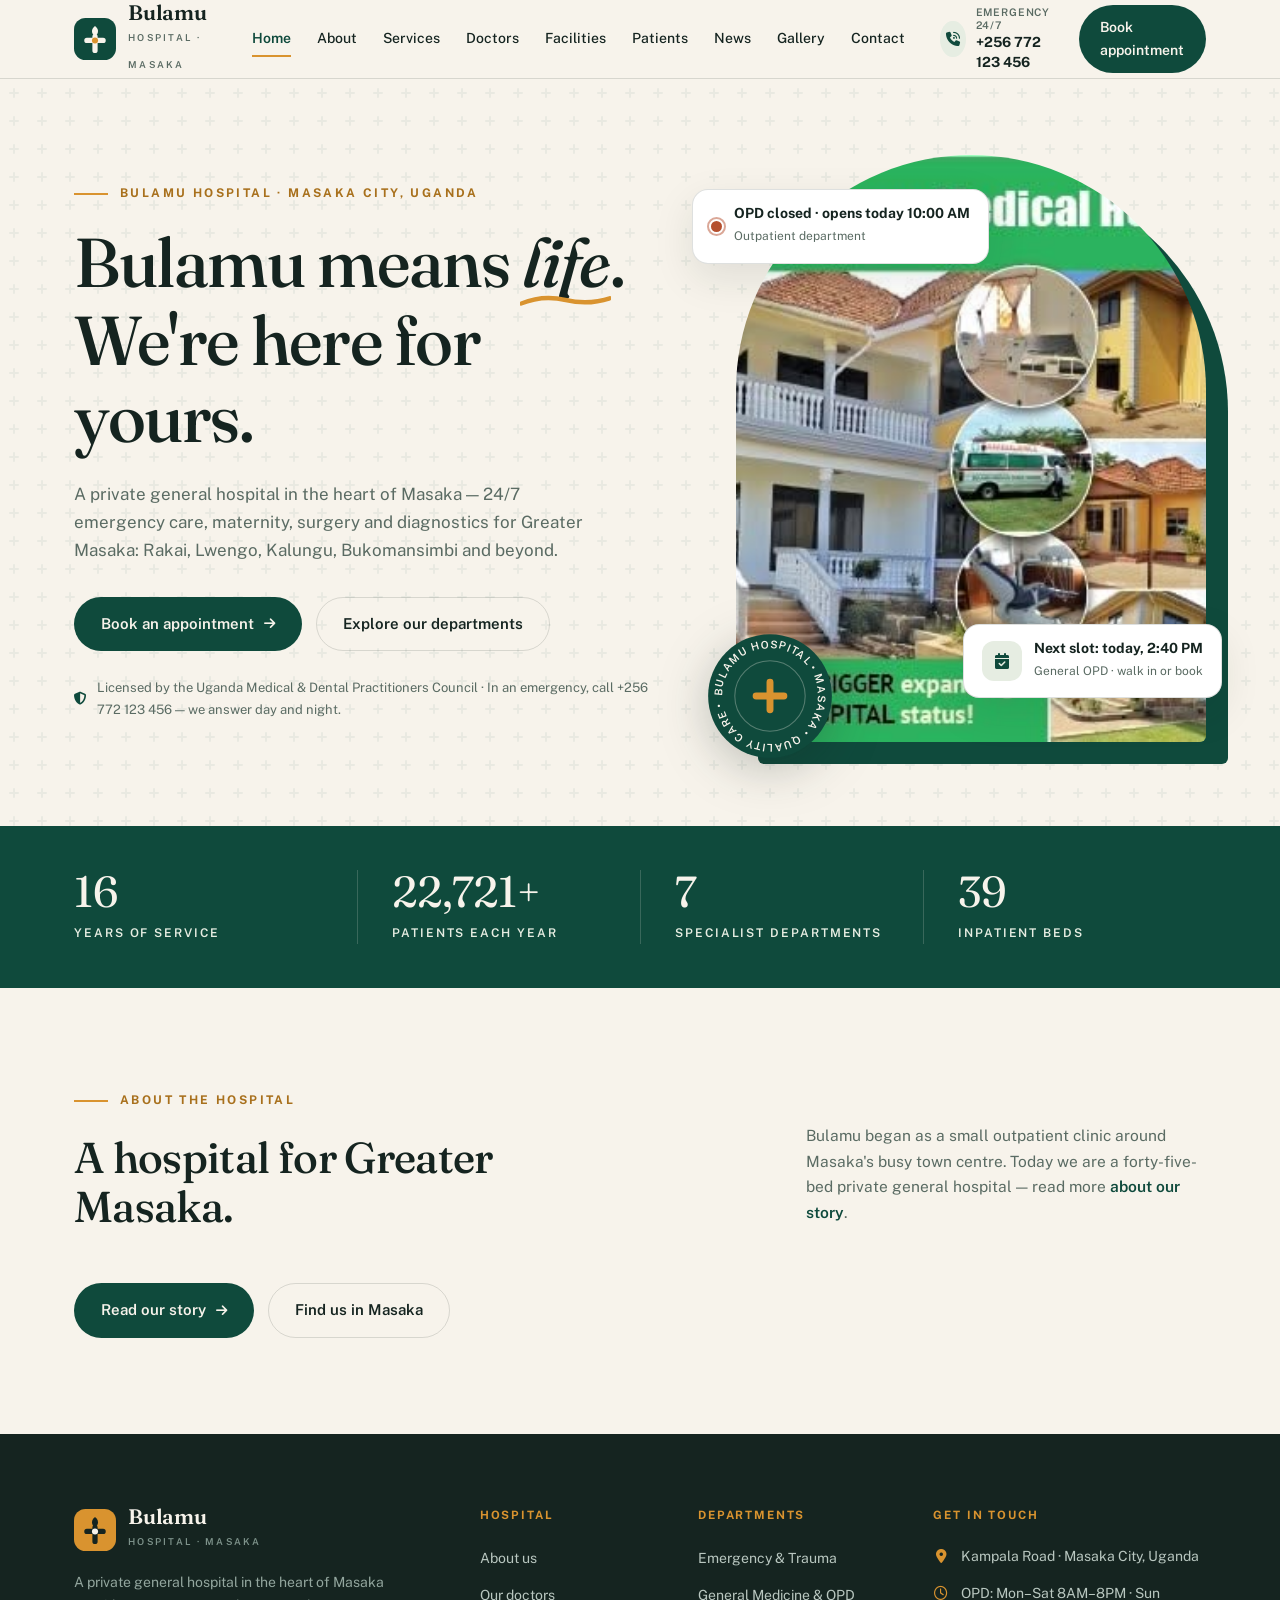
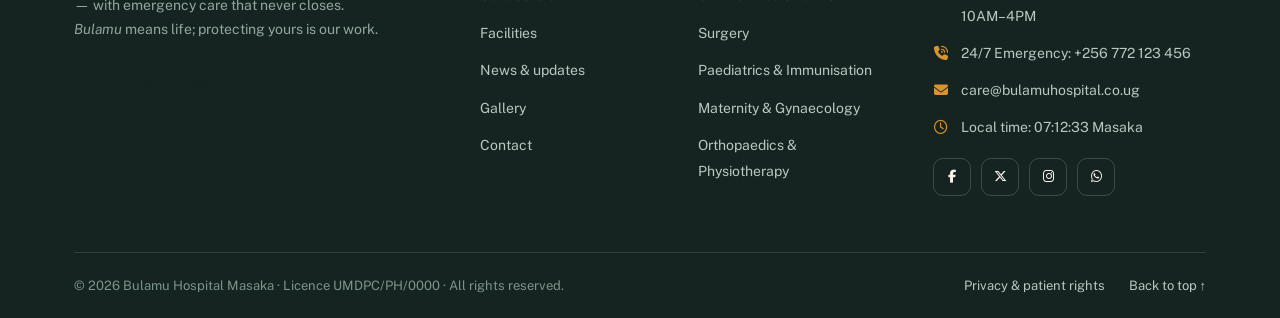
==== commit 65095b0d: "top bar" ====
--- a/index.html
+++ b/index.html
@@ -1,4 +1,4 @@
-<!DOCTYPE html>
+﻿<!DOCTYPE html>
 <html lang="en">
 <head>
 <meta charset="UTF-8">
@@ -25,27 +25,6 @@
 </script>
 </head>
 <body id="top">
-
-<!-- Top bar -->
-<div class="topbar">
-  <div class="container topbar-in">
-    <div class="tb-group">
-      <span><i class="fa-solid fa-location-dot"></i>Kampala Road · Masaka City, Uganda</span>
-      <span><i class="fa-regular fa-clock"></i>OPD: Mon–Sat 8AM–8PM · Sun 10AM–4PM</span>
-    </div>
-    <div class="tb-group">
-      <a class="tb-em" href="tel:+256772123456"><i class="fa-solid fa-phone-volume"></i>24/7 Emergency: +256 772 123 456</a>
-      <a href="mailto:care@bulamuhospital.co.ug"><i class="fa-solid fa-envelope"></i>care@bulamuhospital.co.ug</a>
-      <div class="tb-social">
-        <a href="https://www.facebook.com/bulamuhospital/" target="_blank" rel="noopener" aria-label="Facebook"><i class="fa-brands fa-facebook-f"></i></a>
-        <a href="https://www.x.com" target="_blank" rel="noopener" aria-label="X"><i class="fa-brands fa-x-twitter"></i></a>
-        <a href="https://www.instagram.com" target="_blank" rel="noopener" aria-label="Instagram"><i class="fa-brands fa-instagram"></i></a>
-        <a href="https://wa.me/256772123456" target="_blank" rel="noopener" aria-label="WhatsApp"><i class="fa-brands fa-whatsapp"></i></a>
-      </div>
-      <span class="tb-clock"><i class="fa-regular fa-clock"></i><span id="kampalaClock">--:--:--</span>&nbsp;Masaka</span>
-    </div>
-  </div>
-</div>
 
 <!-- Header -->
 <header class="site" id="siteHeader">
@@ -204,15 +183,21 @@
         <ul class="foot-links" id="footDepts"></ul>
       </div>
       <div>
-        <h4>Stay in touch</h4>
-        <p style="font-size:14px;color:#B9C7C0">Hospital news and free screening camp dates, once a month. No spam, ever.</p>
-        <form class="news-form" id="newsForm">
-          <input type="email" id="newsEmail" placeholder="Your email address" aria-label="Email address">
-          <button class="btn btn-amber btn-sm" type="submit">Subscribe</button>
-        </form>
-        <p class="foot-note">For emergencies, always call <a href="tel:+256772123456" style="color:var(--amber);font-weight:700">+256 772 123 456</a>.</p>
-      </div>
-    </div>
+        <h4>Get in touch</h4>
+        <ul class="foot-contact">
+          <li><i class="fa-solid fa-location-dot"></i><span>Kampala Road &middot; Masaka City, Uganda</span></li>
+          <li><i class="fa-regular fa-clock"></i><span>OPD: Mon&ndash;Sat 8AM&ndash;8PM &middot; Sun 10AM&ndash;4PM</span></li>
+          <li><i class="fa-solid fa-phone-volume"></i><span><a href="tel:+256772123456">24/7 Emergency: +256 772 123 456</a></span></li>
+          <li><i class="fa-solid fa-envelope"></i><span><a href="mailto:care@bulamuhospital.co.ug">care@bulamuhospital.co.ug</a></span></li>
+          <li><i class="fa-regular fa-clock"></i><span>Local time: <span id="kampalaClock">--:--:--</span> Masaka</span></li>
+        </ul>
+        <div class="tb-social foot-social">
+          <a href="https://www.facebook.com/bulamuhospital/" target="_blank" rel="noopener" aria-label="Facebook"><i class="fa-brands fa-facebook-f"></i></a>
+          <a href="https://www.x.com" target="_blank" rel="noopener" aria-label="X"><i class="fa-brands fa-x-twitter"></i></a>
+          <a href="https://www.instagram.com" target="_blank" rel="noopener" aria-label="Instagram"><i class="fa-brands fa-instagram"></i></a>
+          <a href="https://wa.me/256772123456" target="_blank" rel="noopener" aria-label="WhatsApp"><i class="fa-brands fa-whatsapp"></i></a>
+        </div>
+      </div></div>
     <div class="foot-bottom">
       <span>© <span id="year"></span> Bulamu Hospital Masaka · Licence UMDPC/PH/0000 · All rights reserved.</span>
       <div class="fb-links">
--- a/css/style.css
+++ b/css/style.css
@@ -38,15 +38,7 @@
 .btn-amber:hover{background:var(--amber-deep);color:var(--cream);transform:translateY(-2px)}
 .btn-sm{padding:10px 20px;font-size:14px}
 
-/* Top bar */
-.topbar{background:var(--pine-deep);color:var(--sage);font-size:13px}
-.topbar-in{display:flex;justify-content:space-between;align-items:center;gap:24px;height:40px}
-.topbar a{transition:color .2s}
-.topbar a:hover{color:var(--amber)}
-.tb-group{display:flex;align-items:center;gap:20px}
-.tb-group span i,.tb-group a i{color:var(--amber);margin-right:7px;font-size:12px}
-.tb-em{font-weight:600;color:var(--cream)}
-.tb-clock{display:flex;align-items:center;gap:8px;font-variant-numeric:tabular-nums}
+/* Footer shared (tb-social reused inside footer's Get in touch) */
 .tb-social{display:flex;gap:14px}
 .tb-social a i{margin:0;font-size:13px}
 
@@ -370,6 +362,14 @@
 /* Footer */
 footer.site{background:var(--ink);color:var(--sage);padding:72px 0 0}
 .foot-grid{display:grid;grid-template-columns:2.1fr 1fr 1.1fr 1.6fr;gap:48px;padding-bottom:56px}
+.foot-contact{list-style:none;padding:0;margin:0 0 18px}
+.foot-contact li{display:flex;gap:12px;font-size:14px;color:#B9C7C0;margin-bottom:12px;align-items:flex-start}
+.foot-contact li i{color:var(--amber);margin-top:4px;width:16px;flex:none;text-align:center}
+.foot-contact a{color:#B9C7C0;transition:.2s}
+.foot-contact a:hover{color:var(--amber)}
+.foot-social{display:flex;gap:10px;flex-wrap:wrap}
+.foot-social a{width:38px;height:38px;border-radius:10px;border:1.5px solid rgba(247,243,235,.18);display:grid;place-items:center;font-size:14px;color:var(--cream);transition:.22s}
+.foot-social a:hover{background:var(--amber);border-color:var(--amber);color:var(--ink)}
 .foot-brand .brand-txt strong{color:var(--cream)}
 .foot-brand p{color:#93A69E;font-size:14px;margin:18px 0 22px;max-width:320px}
 footer h4{font-size:11.5px;letter-spacing:.16em;text-transform:uppercase;color:var(--amber);margin-bottom:20px;font-weight:700}
@@ -447,8 +447,6 @@
 }
 @media (max-width:720px){
   section{padding:72px 0}
-  .topbar .tb-group:first-child span:nth-child(2){display:none}
-  .topbar .tb-social{display:none}
   .header-phone{display:none}
   .stats-grid{grid-template-columns:1fr 1fr;gap:28px 0}
   .stat:nth-child(3){border-left:none;padding-left:0}
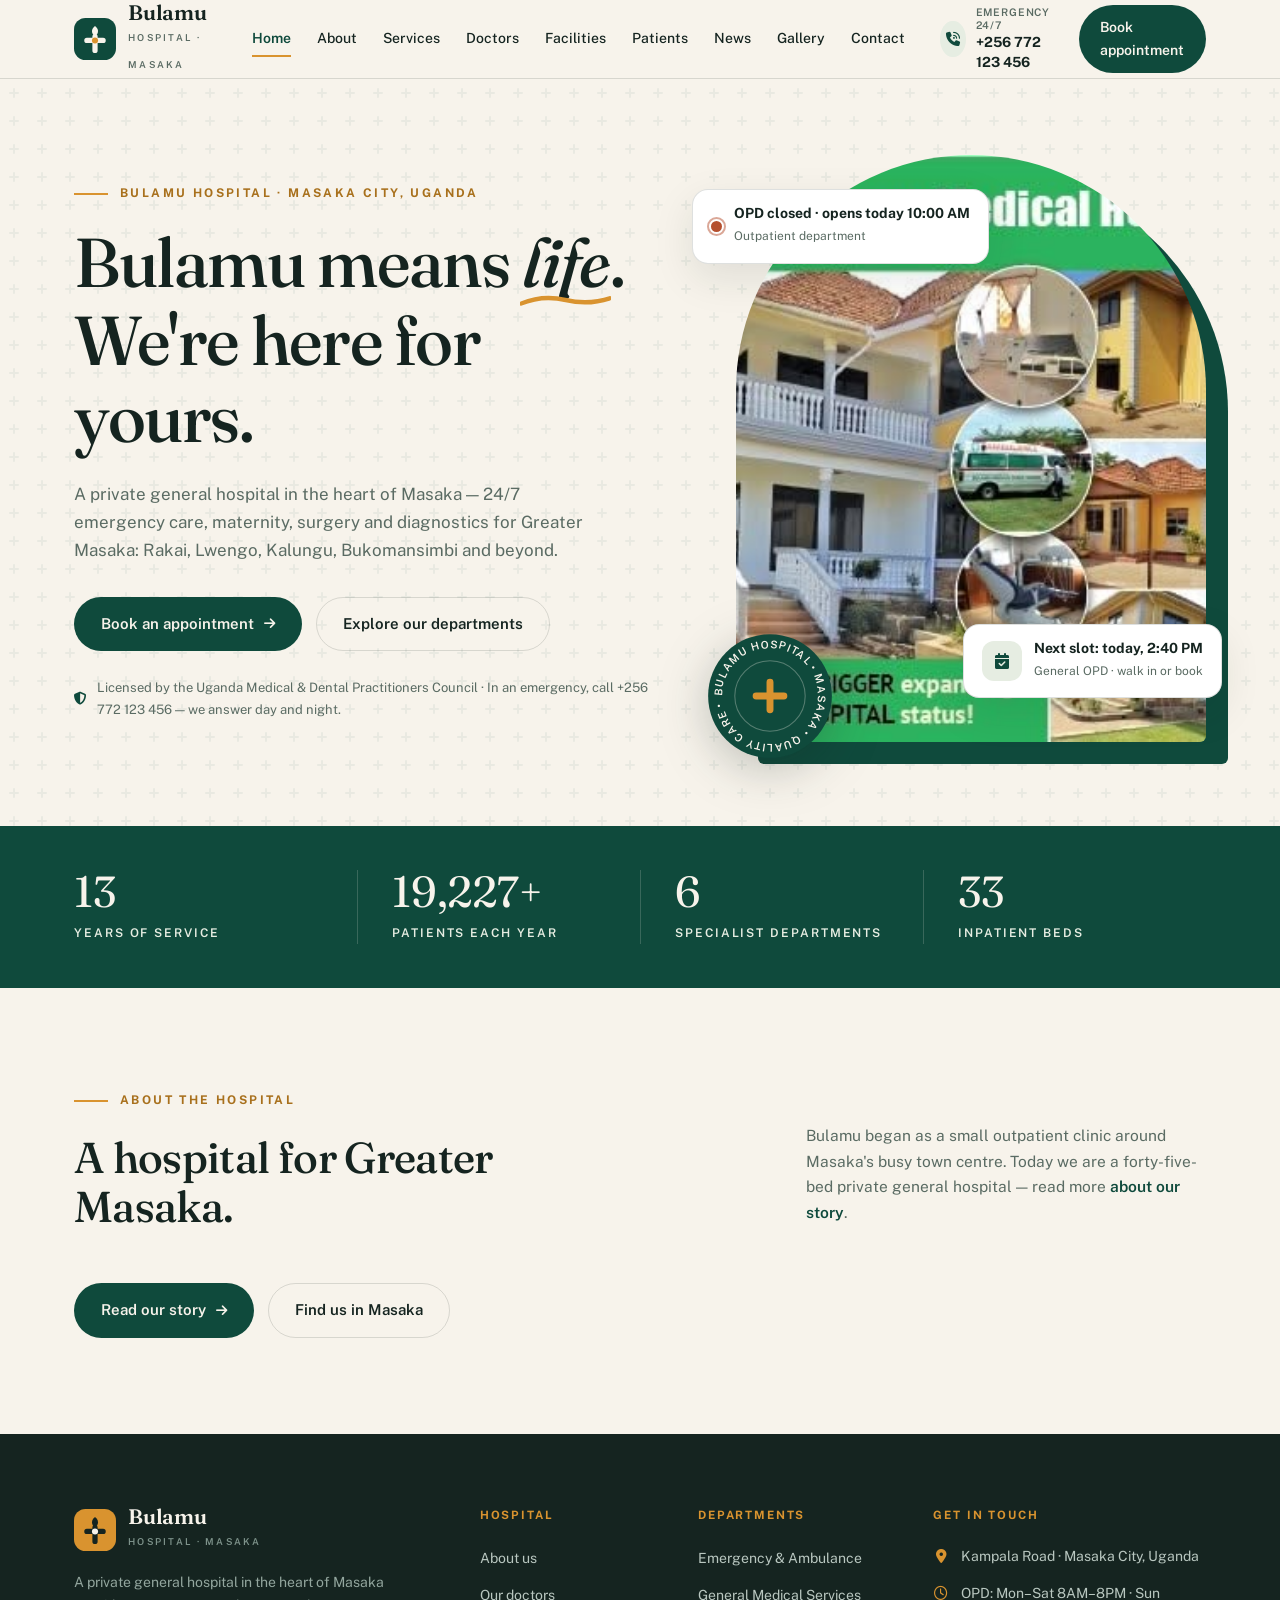
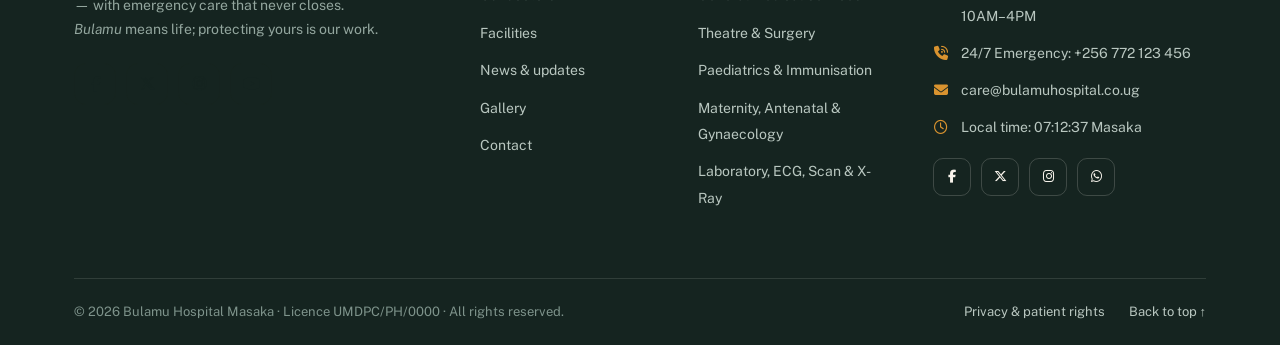
==== commit 60f2cbe1: "SEO" ====
--- a/index.html
+++ b/index.html
@@ -23,6 +23,12 @@
 "openingHours":["Mo-Sa 08:00-20:00","Su 10:00-16:00"],
 "medicalSpecialty":["Emergency","InternalMedicine","Surgery","Paediatric","Gynaecologic","Musculoskeletal","Dentistry","DiagnosticImaging"]}
 </script>
+  <link rel="icon" href="/favicon.ico">
+  <link rel="manifest" href="/manifest.json">
+  <link rel="canonical" href="https://example.com/">
+  <meta property="og:image" content="https://example.com/img/cover%20image/home.jpg">
+  <meta name="twitter:card" content="summary_large_image">
+  <meta name="twitter:site" content="@bulamuhospital">
 </head>
 <body id="top">
 
--- a/css/style.css
+++ b/css/style.css
@@ -152,6 +152,15 @@
 .values strong{display:block;font-size:15.5px}
 .values span.v-desc{font-size:14px;color:var(--muted)}
 .quote{margin-top:60px;background:var(--paper);border:1px solid var(--line);border-radius:var(--r);padding:34px 38px;display:flex;gap:22px;align-items:flex-start;box-shadow:var(--sh)}
+
+.svc-grid{list-style:none;padding:0;margin:30px 0 0;display:grid;grid-template-columns:repeat(4,1fr);gap:18px}
+.svc-grid li{background:var(--paper);border:1px solid var(--line);border-radius:16px;padding:22px 20px;display:flex;flex-direction:column;gap:8px;transition:.22s}
+.svc-grid li:hover{border-color:var(--pine);transform:translateY(-2px);box-shadow:var(--sh)}
+.svc-grid i{color:var(--amber-deep);font-size:22px;width:42px;height:42px;border-radius:12px;background:var(--sage);display:grid;place-items:center;flex:none}
+.svc-grid strong{font-size:14.5px;font-weight:700;color:var(--ink);display:block}
+.svc-grid span{font-size:13px;color:var(--muted);line-height:1.5}
+
+#insurance .ins-tags{font-size:14px;font-weight:600;padding:14px;text-align:center}
 .quote i{color:var(--amber);font-size:26px;margin-top:4px}
 .quote blockquote{font-family:var(--fd);font-style:italic;font-size:19px;line-height:1.5;color:var(--ink)}
 .quote cite{display:block;margin-top:12px;font-style:normal;font-size:13px;color:var(--muted);font-weight:600}
@@ -169,6 +178,8 @@
 .dept-item.active .di-tag{background:rgba(247,243,235,.16);color:var(--sage)}
 .dept-panel{background:var(--paper);border:1px solid var(--line);border-radius:22px;padding:38px 42px;box-shadow:var(--sh);transition:opacity .18s,transform .18s;display:flex;flex-direction:column}
 .dept-panel.swap{opacity:0;transform:translateY(10px)}
+.dp-img{margin:-38px -42px 22px;aspect-ratio:16/7;overflow:hidden;border-radius:22px 22px 0 0}
+.dp-img img{width:100%;height:100%;object-fit:cover;display:block}
 .dp-head{display:flex;gap:18px;align-items:center;margin-bottom:18px}
 .dp-icon{width:58px;height:58px;border-radius:16px;background:var(--pine);color:var(--amber);display:grid;place-items:center;font-size:23px;flex:none}
 .dp-tag{font-size:11px;font-weight:700;letter-spacing:.14em;text-transform:uppercase;color:var(--amber-deep)}
@@ -300,6 +311,12 @@
 .gal-item figcaption{position:absolute;left:0;right:0;bottom:0;background:rgba(10,53,44,.9);color:var(--cream);font-size:12.5px;font-weight:500;padding:9px 14px;opacity:0;transform:translateY(8px);transition:.3s}
 .gal-item:hover figcaption{opacity:1;transform:none}
 @media (hover:none){.gal-item figcaption{opacity:1;transform:none}}
+
+.gal-tools{display:flex;justify-content:space-between;align-items:center;gap:14px;margin-bottom:18px}
+.gal-filters{display:flex;gap:10px;flex-wrap:wrap}
+.gal-search{display:flex;align-items:center;gap:12px}
+.gal-search input{padding:10px 12px;border-radius:10px;border:1.5px solid var(--line);min-width:240px}
+.gal-count{font-weight:700;color:var(--muted);font-size:13px}
 
 /* Appointment */
 .sec-book{background:var(--pine-deep);color:var(--cream)}
@@ -397,6 +414,7 @@
 .modal-close{position:absolute;top:16px;right:16px;width:40px;height:40px;border-radius:50%;background:var(--sage);color:var(--ink);display:grid;place-items:center;transition:.2s;z-index:2}
 .modal-close:hover{background:var(--pine);color:var(--cream)}
 .am-title{font-size:clamp(1.5rem,3vw,2rem);margin:10px 0 20px}
+.am-byline{font-family:var(--fd);font-style:italic;color:var(--amber-deep);font-size:15px;margin-bottom:18px;display:block}
 .am-body img{border-radius:16px;margin:6px 0 22px;width:100%}
 .am-body p{margin-bottom:16px;font-size:15.5px}
 .privacy p{margin-bottom:14px;font-size:14.5px}
@@ -435,6 +453,7 @@
   .float-card.opd{left:-8px}
   .float-card.next{right:-6px}
   .about-grid,.fac-wrap,.pat-grid,.book-grid,.contact-grid{grid-template-columns:1fr;gap:56px}
+  .svc-grid{grid-template-columns:repeat(3,1fr)}
   .dept-wrap{grid-template-columns:1fr}
   .dept-list{flex-direction:row;overflow-x:auto;padding-bottom:10px;scrollbar-width:none}
   .dept-list::-webkit-scrollbar{display:none}
@@ -459,10 +478,27 @@
   .dp-services{grid-template-columns:1fr}
   .dp-meta{grid-template-columns:1fr}
   .dept-panel{padding:28px 24px}
+  .dp-img{margin:-28px -24px 18px;border-radius:18px 18px 0 0;aspect-ratio:16/9}
   .journey ol{flex-direction:column;gap:22px;text-align:left}
   .journey li{display:flex;gap:18px;text-align:left;padding:0}
   .j-circle{margin:0}
   .journey li::before{display:none}
+  .pat-grid{gap:32px}
+  .pat-grid > .reveal{width:100%;max-width:100%;min-width:0}
+  .svc-grid{grid-template-columns:repeat(2,1fr);gap:14px}
+  .svc-grid li{padding:18px 16px}
+  #patients .container{overflow-x:hidden}
+  .faq-q{font-size:14.5px;padding:14px 16px;gap:12px}
+  .faq-a p{padding:0 16px 16px;font-size:14px}
+  .visit-card{padding:22px 20px;border-radius:18px;width:100%;max-width:100%;box-sizing:border-box;overflow:hidden}
+  .visit-card h3{font-size:19px}
+  .vc-block{padding:14px 0}
+  .pay-row{gap:8px}
+  .pay-pill{font-size:12px;padding:6px 12px}
+  .ins-tags{grid-template-columns:repeat(2,1fr);gap:8px}
+  .ins-tags a{padding:7px 8px;font-size:11.5px}
+  .ins-tags a img{height:24px;max-width:60px}
+  .em-note{padding:14px;font-size:13.5px}
   .news-row{grid-template-columns:1fr;gap:8px}
   .nr-date{font-size:13px}
   .news-row>i{display:none}
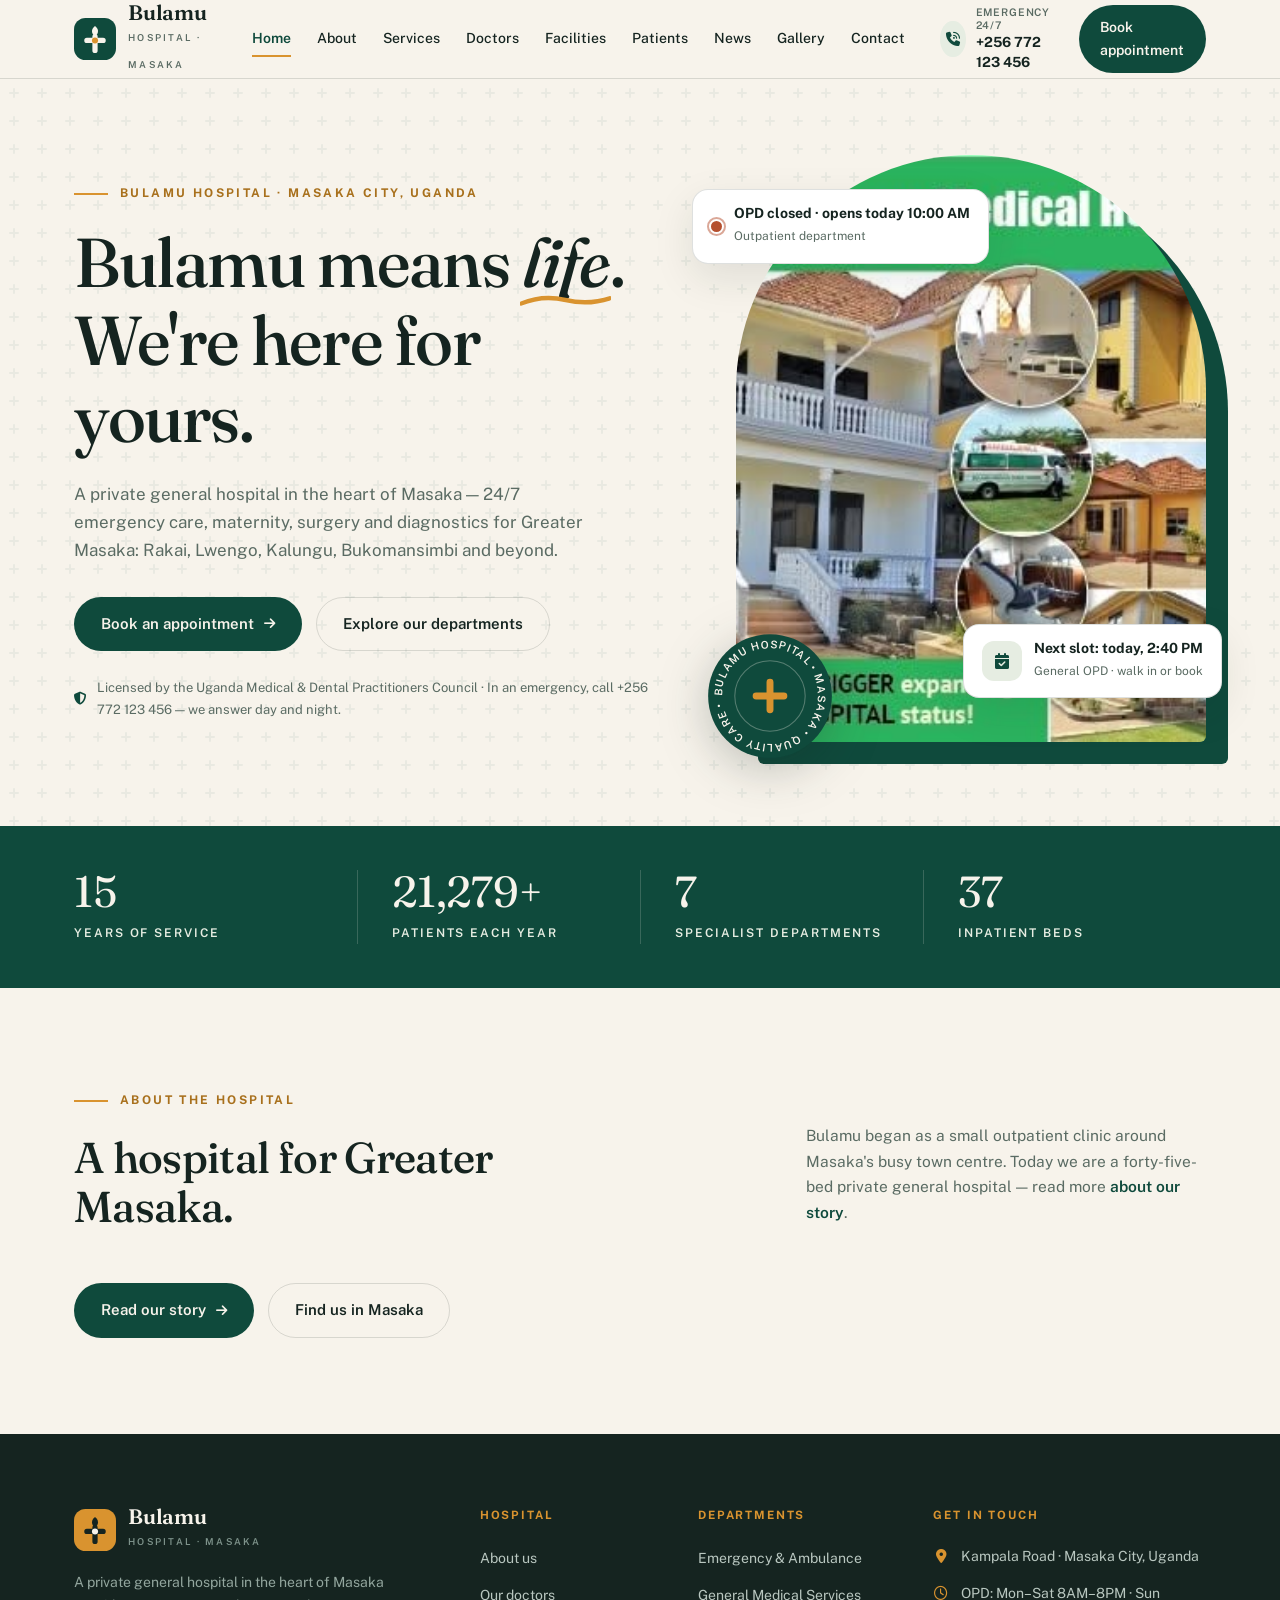
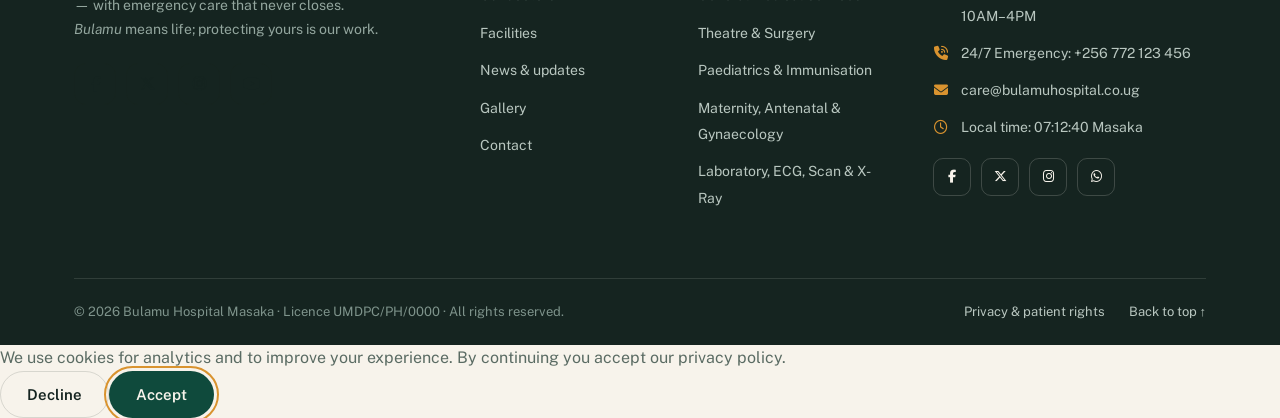
==== commit e6f5d767: "formspree" ====
--- a/index.html
+++ b/index.html
@@ -25,10 +25,11 @@
 </script>
   <link rel="icon" href="/favicon.ico">
   <link rel="manifest" href="/manifest.json">
-  <link rel="canonical" href="https://example.com/">
-  <meta property="og:image" content="https://example.com/img/cover%20image/home.jpg">
+  <link rel="canonical" href="https://boniface-devote.github.io/BULAMU-HOSPITAL/">
+  <meta property="og:image" content="https://boniface-devote.github.io/BULAMU-HOSPITAL/img/cover%20image/home.jpg">
   <meta name="twitter:card" content="summary_large_image">
   <meta name="twitter:site" content="@bulamuhospital">
+  <meta name="ga4-id" content="G-XXXXXXX">
 </head>
 <body id="top">
 
@@ -234,6 +235,8 @@
 </div>
 
 <script src="js/data.js"></script>
+<script src="js/analytics.js"></script>
+<script src="js/cookie-consent.js"></script>
 <script src="js/app.js"></script>
 </body>
 </html>
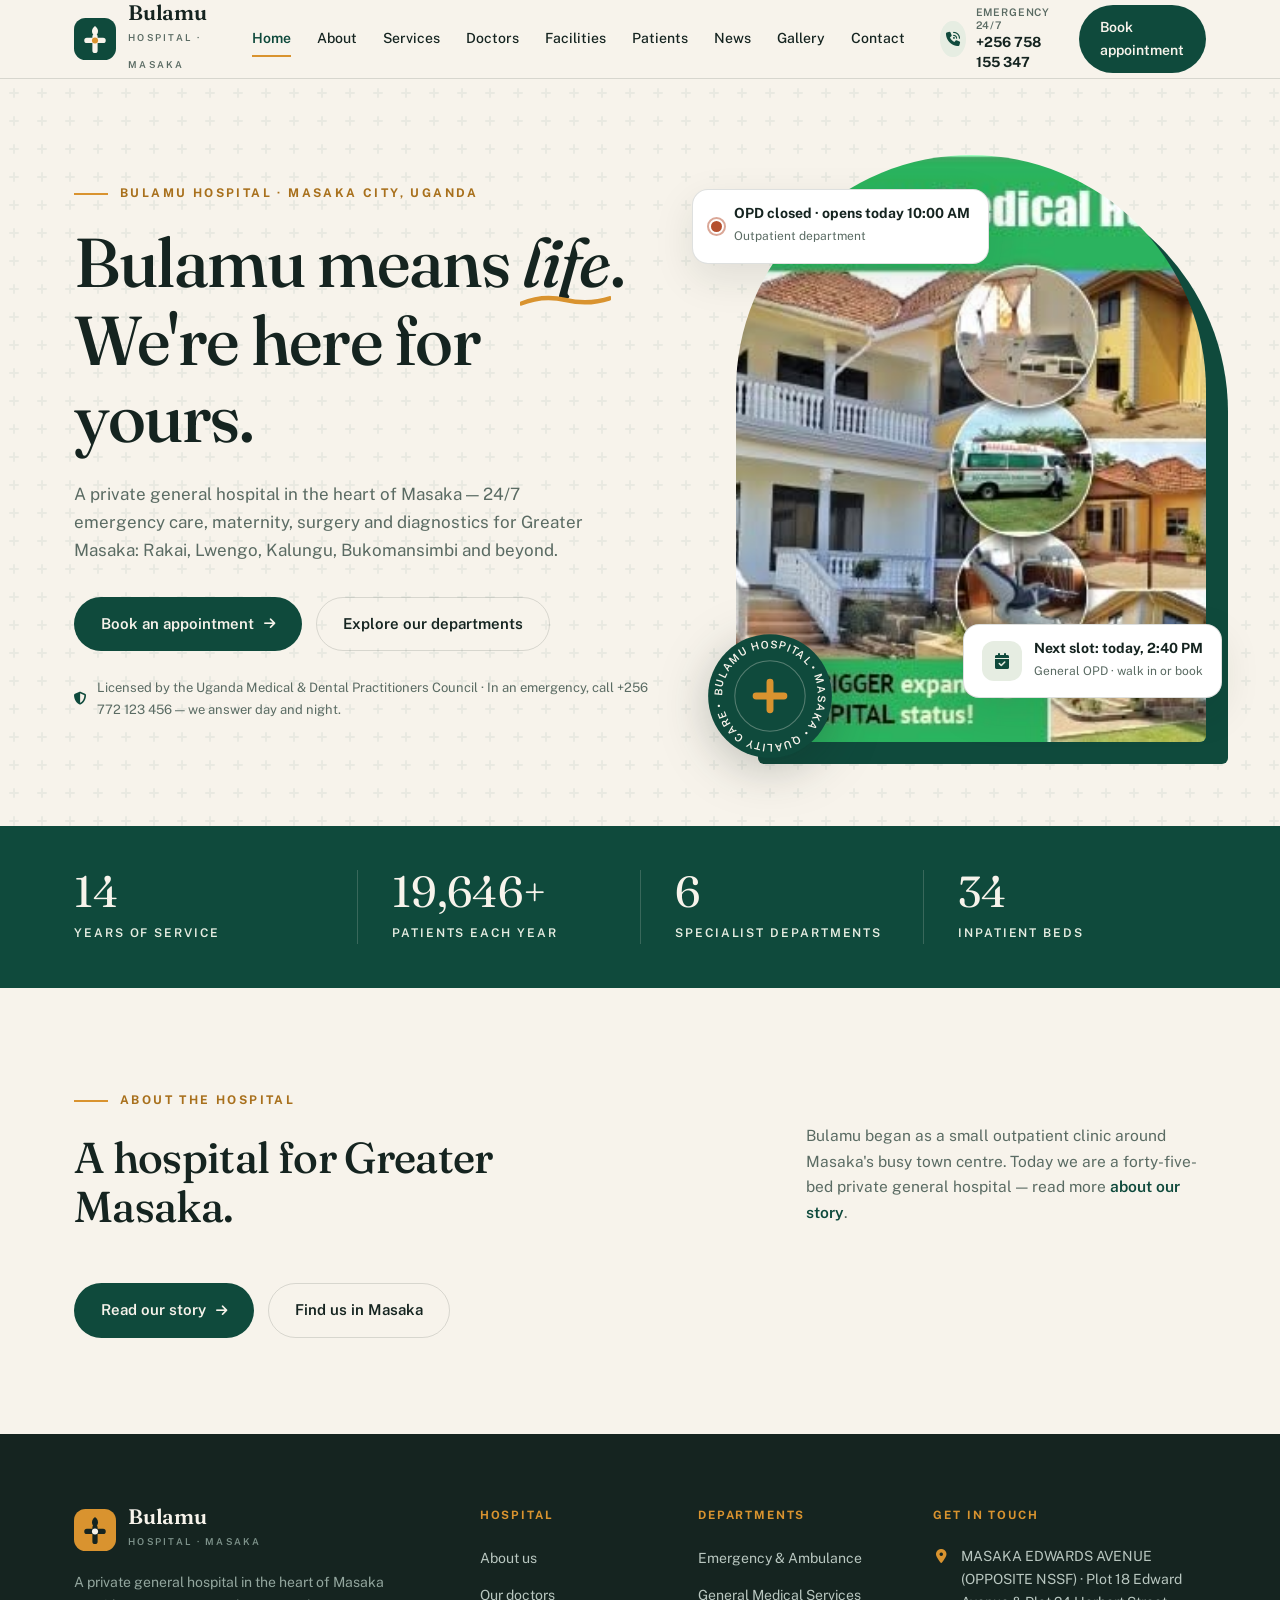
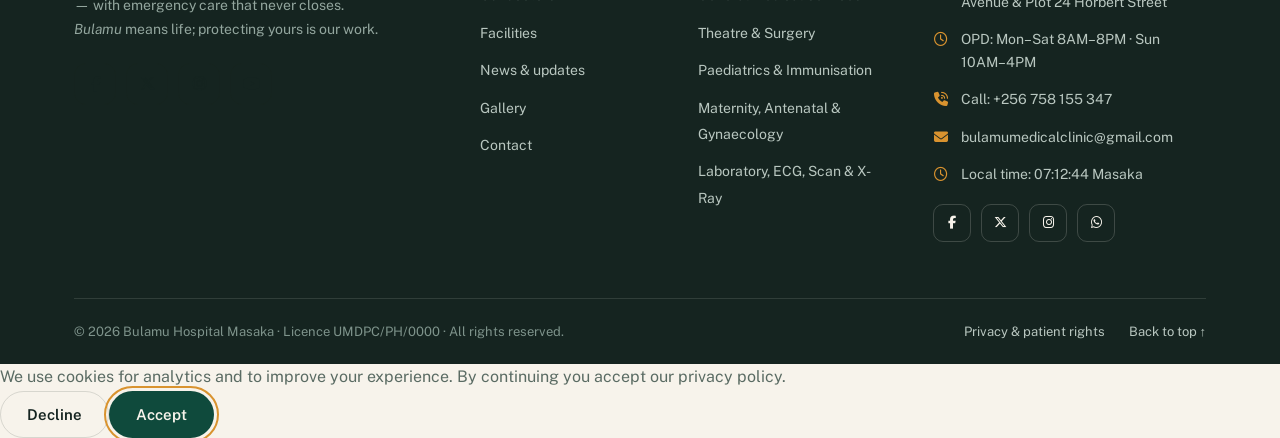
==== commit bf463157: "vercel" ====
--- a/index.html
+++ b/index.html
@@ -57,9 +57,9 @@
       <a class="nav-link" href="contact.html">Contact</a>
     </nav>
     <div class="header-actions">
-      <a class="header-phone" href="tel:+256772123456">
+      <a class="header-phone" href="tel:+256758155347">
         <i class="fa-solid fa-phone-volume"></i>
-        <span><small>Emergency 24/7</small><strong>+256 772 123 456</strong></span>
+        <span><small>Emergency 24/7</small><strong>+256 758 155 347</strong></span>
       </a>
       <a class="btn btn-primary btn-sm" href="appointment.html">Book appointment</a>
       <button class="hamburger" id="navToggle" aria-label="Open menu" aria-expanded="false"><span></span><span></span><span></span></button>
@@ -80,8 +80,8 @@
   <a class="d-link" href="contact.html">Contact</a>
   <a class="btn btn-primary d-cta" href="appointment.html">Book an appointment</a>
   <div class="d-contact">
-    <span><i class="fa-solid fa-phone-volume"></i>+256 772 123 456 (24/7) </span>
-    <span><i class="fa-solid fa-location-dot"></i>Kampala Road, Masaka City</span>
+    <span><i class="fa-solid fa-phone-volume"></i>+256 758 155 347</span>
+    <span><i class="fa-solid fa-location-dot"></i>MASAKA EDWARDS AVENUE (OPPOSITE NSSF)</span>
     <span><i class="fa-brands fa-facebook"></i>facebook.com/bulamuhospital</span>
   </div>
 </nav>
@@ -192,17 +192,17 @@
       <div>
         <h4>Get in touch</h4>
         <ul class="foot-contact">
-          <li><i class="fa-solid fa-location-dot"></i><span>Kampala Road &middot; Masaka City, Uganda</span></li>
+          <li><i class="fa-solid fa-location-dot"></i><span>MASAKA EDWARDS AVENUE (OPPOSITE NSSF) &middot; Plot 18 Edward Avenue &amp; Plot 24 Horbert Street</span></li>
           <li><i class="fa-regular fa-clock"></i><span>OPD: Mon&ndash;Sat 8AM&ndash;8PM &middot; Sun 10AM&ndash;4PM</span></li>
-          <li><i class="fa-solid fa-phone-volume"></i><span><a href="tel:+256772123456">24/7 Emergency: +256 772 123 456</a></span></li>
-          <li><i class="fa-solid fa-envelope"></i><span><a href="mailto:care@bulamuhospital.co.ug">care@bulamuhospital.co.ug</a></span></li>
+          <li><i class="fa-solid fa-phone-volume"></i><span><a href="tel:+256758155347">Call: +256 758 155 347</a></span></li>
+          <li><i class="fa-solid fa-envelope"></i><span><a href="mailto:bulamumedicalclinic@gmail.com">bulamumedicalclinic@gmail.com</a></span></li>
           <li><i class="fa-regular fa-clock"></i><span>Local time: <span id="kampalaClock">--:--:--</span> Masaka</span></li>
         </ul>
         <div class="tb-social foot-social">
           <a href="https://www.facebook.com/bulamuhospital/" target="_blank" rel="noopener" aria-label="Facebook"><i class="fa-brands fa-facebook-f"></i></a>
           <a href="https://www.x.com" target="_blank" rel="noopener" aria-label="X"><i class="fa-brands fa-x-twitter"></i></a>
           <a href="https://www.instagram.com" target="_blank" rel="noopener" aria-label="Instagram"><i class="fa-brands fa-instagram"></i></a>
-          <a href="https://wa.me/256772123456" target="_blank" rel="noopener" aria-label="WhatsApp"><i class="fa-brands fa-whatsapp"></i></a>
+          <a href="https://wa.me/256758155347" target="_blank" rel="noopener" aria-label="WhatsApp"><i class="fa-brands fa-whatsapp"></i></a>
         </div>
       </div></div>
     <div class="foot-bottom">
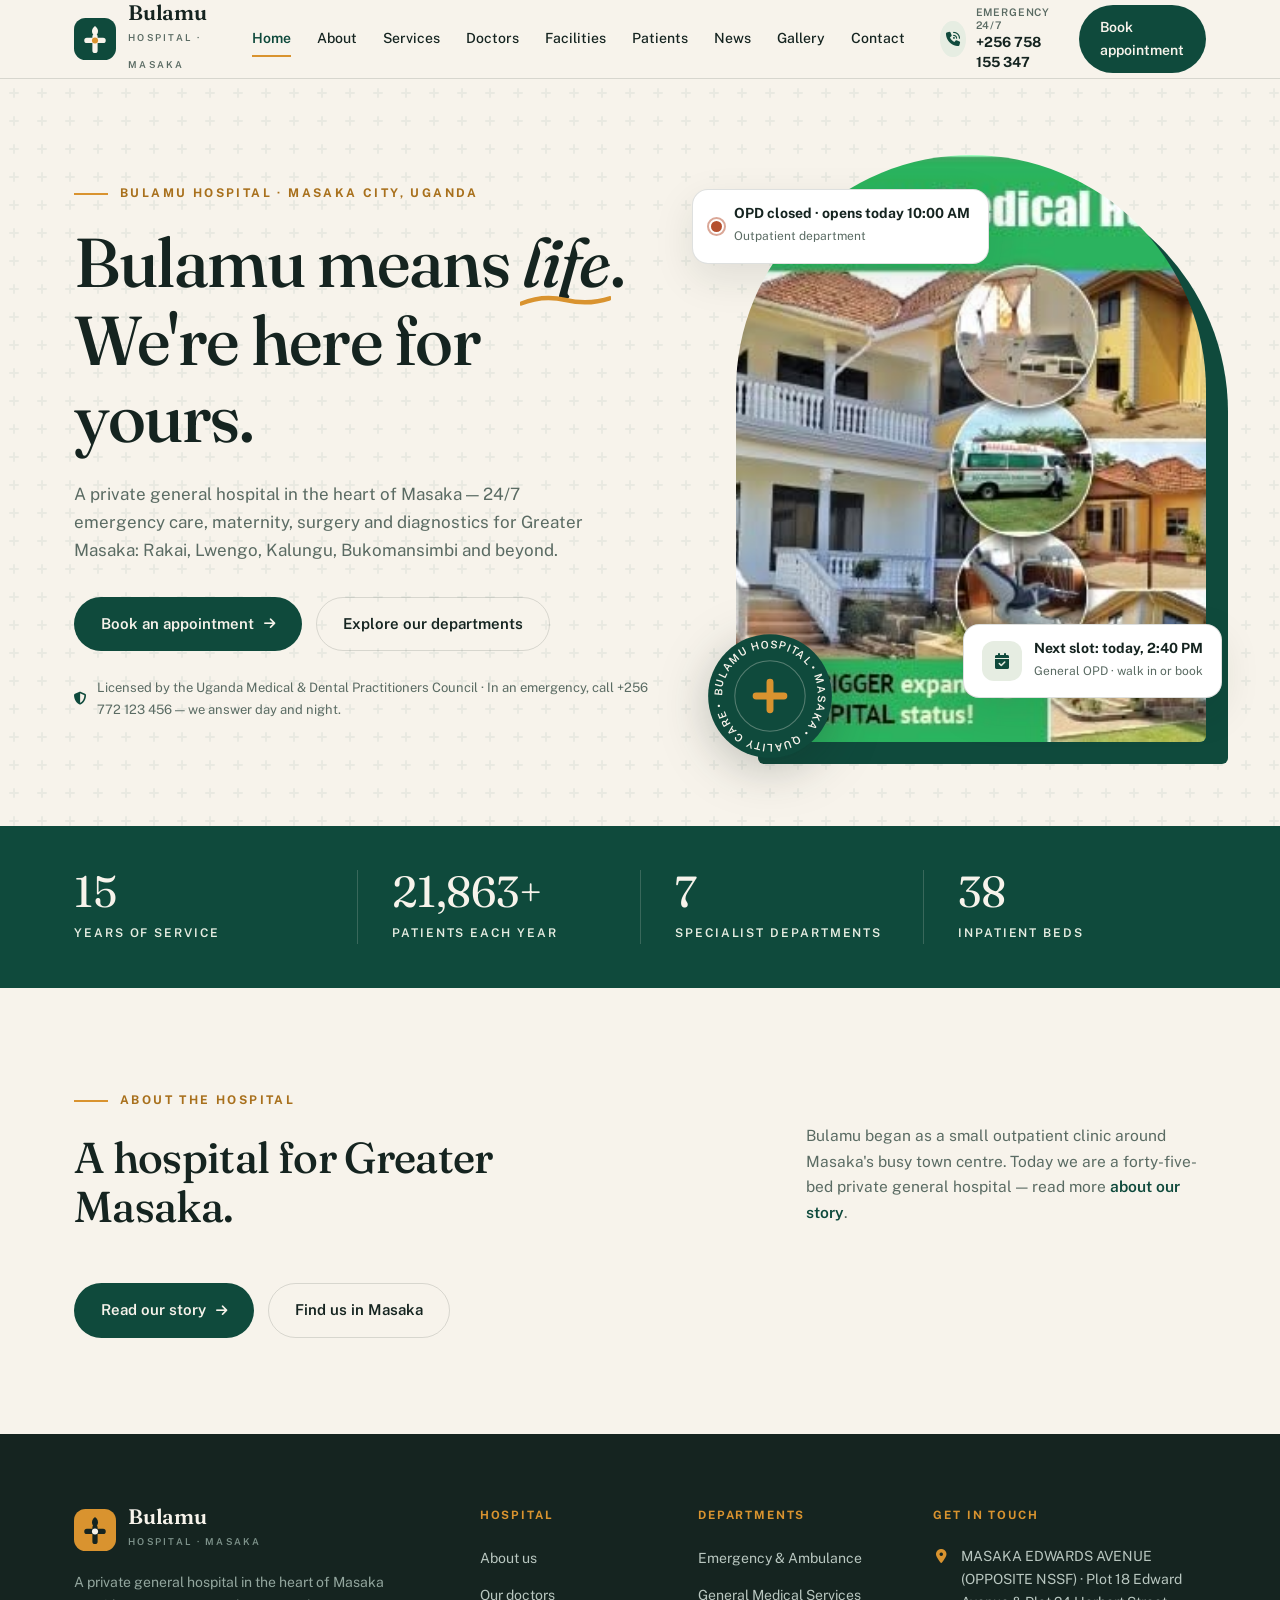
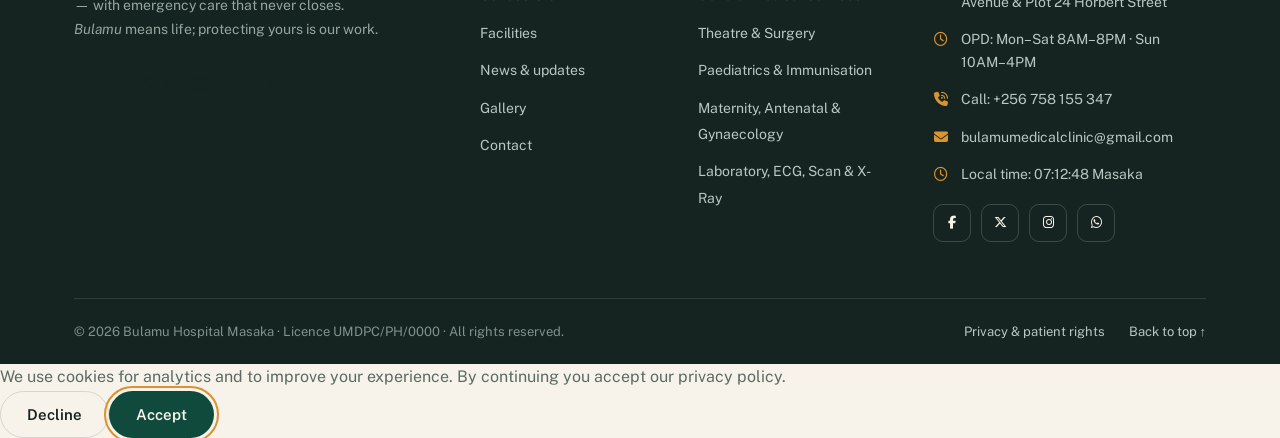
==== commit 75698bc0: "SEO" ====
--- a/index.html
+++ b/index.html
@@ -3,11 +3,13 @@
 <head>
 <meta charset="UTF-8">
 <meta name="viewport" content="width=device-width, initial-scale=1.0">
-<title>Bulamu Hospital Masaka — 24/7 Private Hospital in Masaka, Uganda</title>
-<meta name="description" content="Bulamu Hospital is a private general hospital in Masaka City, Uganda. 24/7 emergency & ambulance, maternity, surgery, laboratory & imaging for Greater Masaka.">
-<meta property="og:title" content="Bulamu Hospital Masaka">
-<meta property="og:description" content="Bulamu means life. 24/7 emergency, maternity, surgery and diagnostics in the heart of Masaka.">
+<title>Bulamu Hospital Masaka | 24/7 Private Hospital in Masaka, Uganda</title>
+<meta name="description" content="Bulamu Hospital Masaka is a 24/7 private hospital in Masaka, Uganda offering emergency care, maternity, surgery, laboratory, imaging, ambulance and specialist outpatient services.">
+<meta name="robots" content="index,follow,max-image-preview:large,max-snippet:-1,max-video-preview:-1">
+<meta property="og:title" content="Bulamu Hospital Masaka | 24/7 Private Hospital in Masaka, Uganda">
+<meta property="og:description" content="Bulamu means life. 24/7 emergency, maternity, surgery, diagnostics and expert care in the heart of Masaka, Uganda.">
 <meta property="og:type" content="website">
+<meta property="og:site_name" content="Bulamu Hospital Masaka">
 <meta name="theme-color" content="#0F4A3C">
 <link rel="preconnect" href="https://fonts.googleapis.com">
 <link rel="preconnect" href="https://fonts.gstatic.com" crossorigin>
@@ -16,17 +18,18 @@
 <link rel="stylesheet" href="css/style.css">
 <script type="application/ld+json">
 {"@context":"https://schema.org","@type":"Hospital","name":"Bulamu Hospital Masaka",
-"address":{"@type":"PostalAddress","streetAddress":"Kampala Road, Masaka City","addressLocality":"Masaka","addressRegion":"Central Region","addressCountry":"UG"},
+"address":{"@type":"PostalAddress","streetAddress":"Masaka Edward Avenue (Opposite NSSF), Plot 18 Edward Avenue & Plot 24 Horbert Street","addressLocality":"Masaka City","addressRegion":"Central Region","addressCountry":"UG"},
 "geo":{"@type":"GeoCoordinates","latitude":-0.3339,"longitude":31.7343},
-"telephone":"+256772123456","email":"care@bulamuhospital.co.ug",
+"telephone":"+256758155347","email":"bulamumedicalclinic@gmail.com",
 "sameAs":["https://www.facebook.com/bulamuhospital/"],
 "openingHours":["Mo-Sa 08:00-20:00","Su 10:00-16:00"],
-"medicalSpecialty":["Emergency","InternalMedicine","Surgery","Paediatric","Gynaecologic","Musculoskeletal","Dentistry","DiagnosticImaging"]}
+"medicalSpecialty":["Emergency","InternalMedicine","Surgery","Paediatric","Gynaecologic","Musculoskeletal","Dentistry","DiagnosticImaging"],
+"url":"https://bulamu-hospital.vercel.app/"}
 </script>
   <link rel="icon" href="/favicon.ico">
   <link rel="manifest" href="/manifest.json">
-  <link rel="canonical" href="https://boniface-devote.github.io/BULAMU-HOSPITAL/">
-  <meta property="og:image" content="https://boniface-devote.github.io/BULAMU-HOSPITAL/img/cover%20image/home.jpg">
+  <link rel="canonical" href="https://bulamu-hospital.vercel.app/">
+  <meta property="og:image" content="https://bulamu-hospital.vercel.app/img/cover%20image/home.jpg">
   <meta name="twitter:card" content="summary_large_image">
   <meta name="twitter:site" content="@bulamuhospital">
   <meta name="ga4-id" content="G-XXXXXXX">
